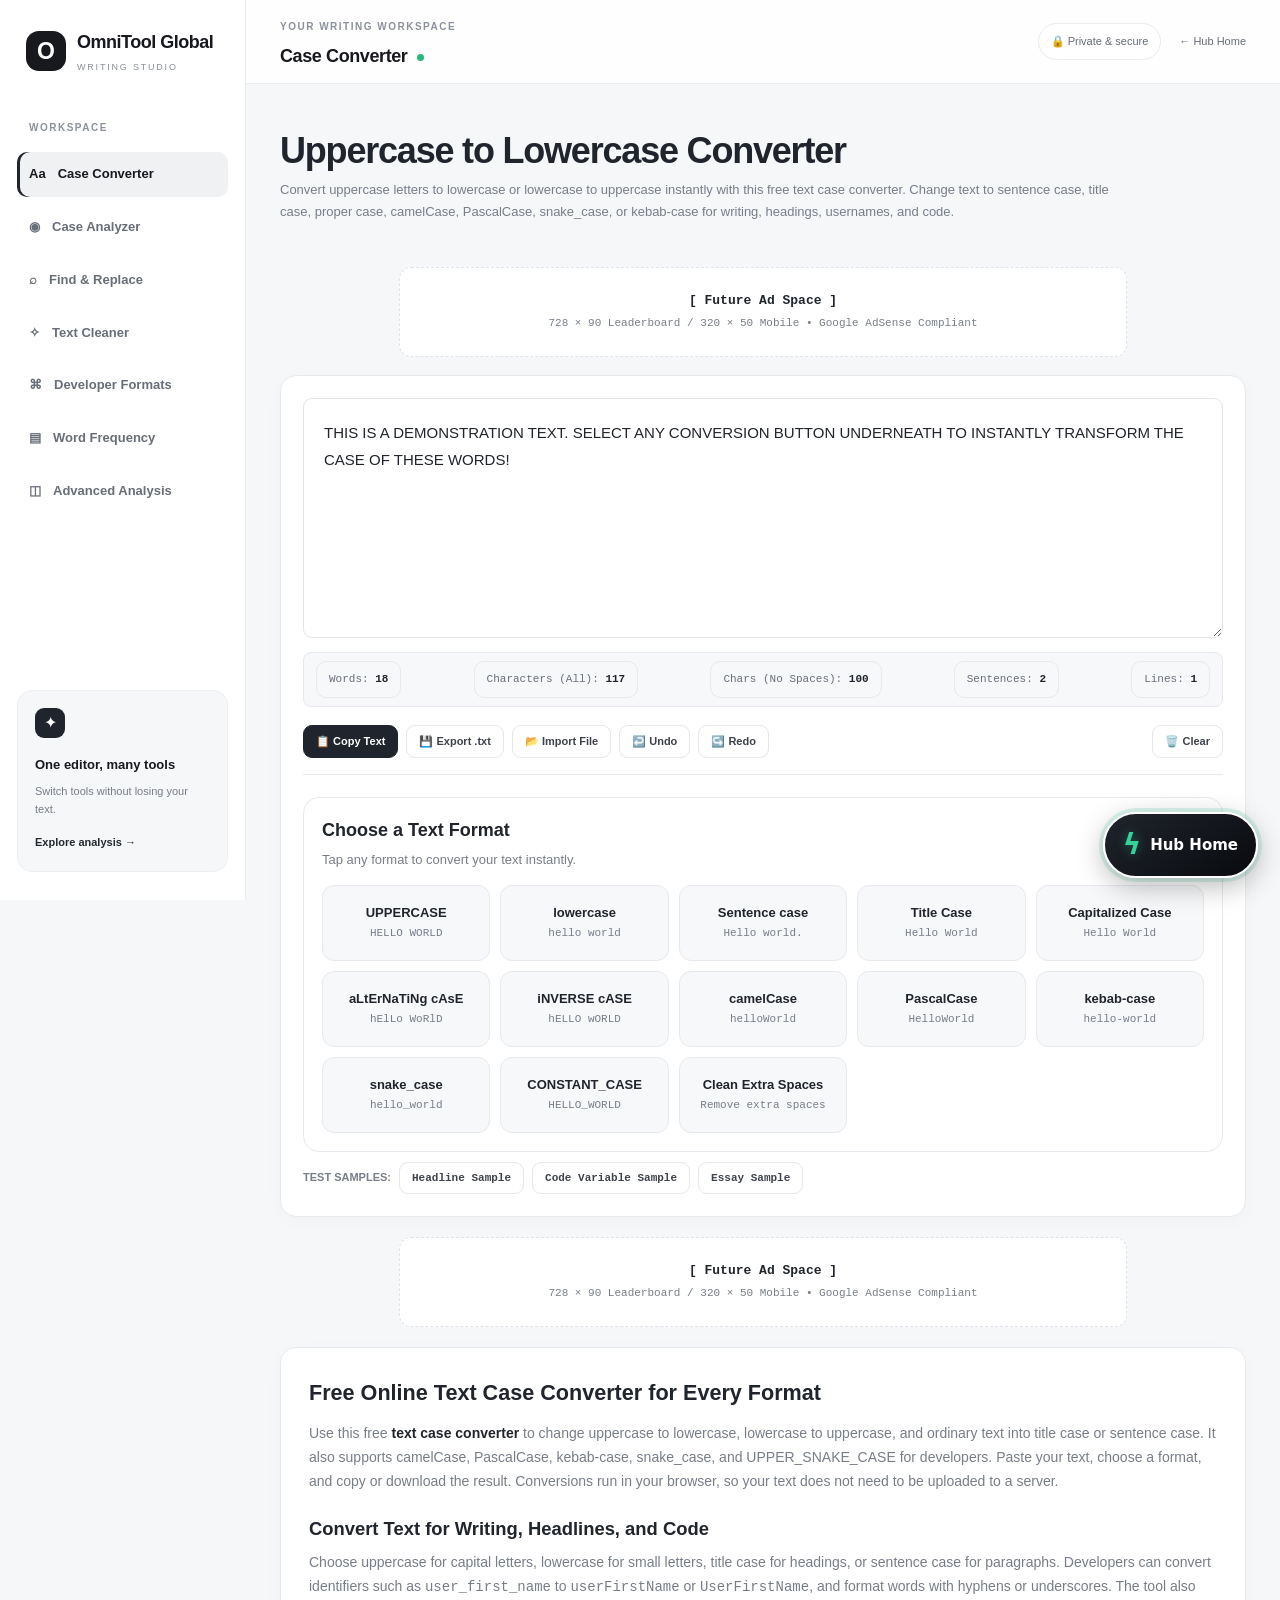
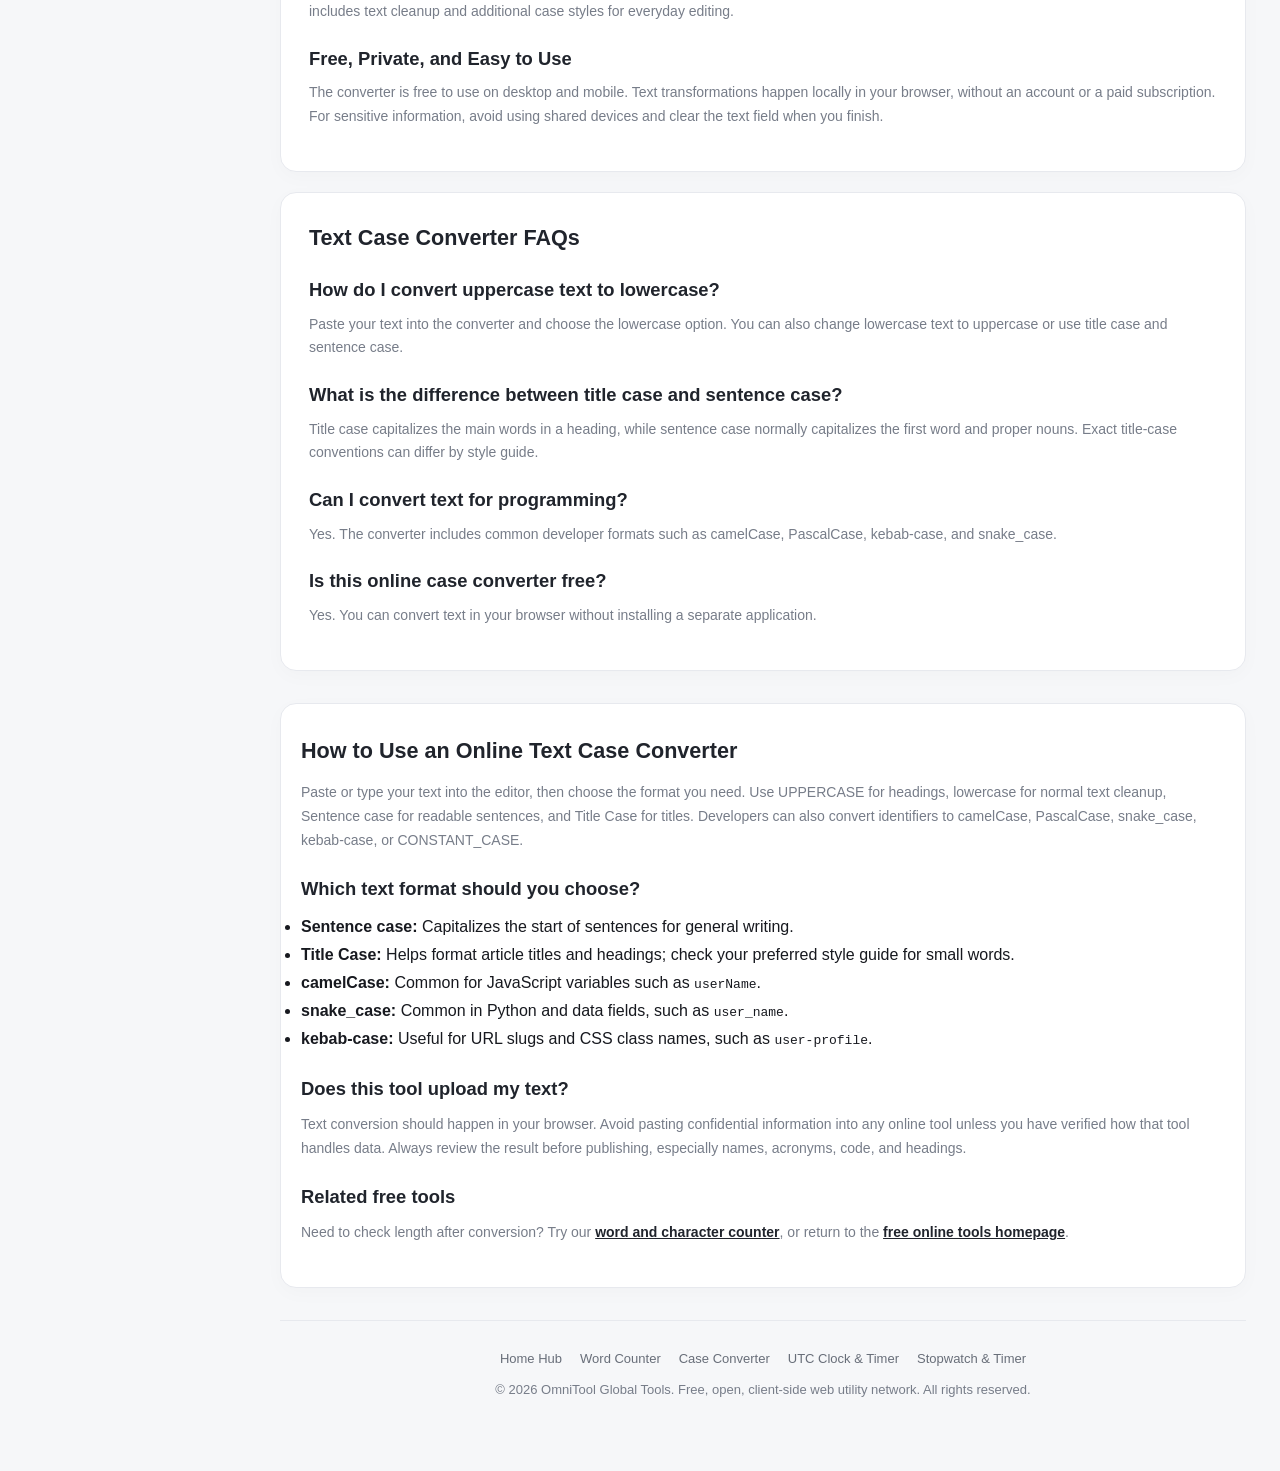
==== case-converter.html @ 0eb52eab "Show case conversion formats as visual cards and remove mobile menu toggle" ====
<!DOCTYPE html>
<html lang="en">
<head>
  <meta charset="UTF-8">
  <meta name="viewport" content="width=device-width, initial-scale=1.0">
  <meta name="robots" content="index,follow">
  <link rel="canonical" href="https://universal-respiratory.vercel.app/case-converter.html">
  <meta property="og:url" content="https://universal-respiratory.vercel.app/case-converter.html">
  <meta property="og:image" content="https://universal-respiratory.vercel.app/utilivanta-social-preview.svg">
  <meta property="og:image:alt" content="OmniTool Global free online word counter, text converter, world clock and stopwatch tools">
  <meta http-equiv="Content-Security-Policy" content="default-src 'self'; script-src 'self' 'unsafe-inline'; style-src 'self' 'unsafe-inline'; img-src 'self' data:; media-src 'self';">
  <title>Uppercase to Lowercase Converter | OmniTool Global</title>
  <meta name="description" content="Convert text between uppercase, lowercase, sentence case, title case, camelCase and PascalCase with this free online text converter.">

  <meta property="og:type" content="website">
  <meta property="og:site_name" content="OmniTool Global">
  <meta property="og:title" content="Uppercase to Lowercase Converter | OmniTool Global">
  <meta property="og:description" content="Convert text to uppercase, lowercase, sentence case, title case and developer-friendly formats.">
  <meta name="twitter:card" content="summary_large_image">
  <meta name="twitter:title" content="Uppercase to Lowercase Converter | OmniTool Global">
  <meta name="twitter:description" content="Convert text to uppercase, lowercase, sentence case, title case and developer-friendly formats.">
  <script type="application/ld+json">
  {
    "@context": "https://schema.org",
    "@type": "WebApplication",
    "name": "Free Uppercase to Lowercase Text Case Converter",
    "applicationCategory": "UtilitiesApplication",
    "operatingSystem": "All",
    "description": "Free online text case converter to change uppercase to lowercase, lowercase to uppercase, title case, sentence case, camelCase, PascalCase, kebab-case and snake_case in your browser.",
    "offers": {
      "@type": "Offer",
      "price": "0",
      "priceCurrency": "USD"
    }
  }
  </script>

  <style>
    :root {
      --bg: #090d16;
      --card-bg: #111827;
      --card-border: #1f2937;
      --card-hover-border: #374151;
      --text: #f9fafb;
      --text-muted: #9ca3af;
      --primary: #06b6d4;
      --primary-hover: #0891b2;
      --primary-light: rgba(6, 182, 212, 0.12);
      --accent: #4f46e5;
      --success: #10b981;
      --danger: #ef4444;
      --danger-hover: #dc2626;
      --radius: 14px;
      --font-sans: -apple-system, BlinkMacSystemFont, "Segoe UI", Roboto, "Helvetica Neue", Arial, sans-serif;
      --font-mono: ui-monospace, SFMono-Regular, Menlo, Monaco, Consolas, "Liberation Mono", "Courier New", monospace;
    }

    [data-theme="light"] {
      --bg: #f3f4f6;
      --card-bg: #ffffff;
      --card-border: #e5e7eb;
      --card-hover-border: #d1d5db;
      --text: #111827;
      --text-muted: #6b7280;
      --primary: #0891b2;
      --primary-hover: #0e7490;
      --primary-light: #e0f2fe;
      --accent: #4338ca;
      --success: #059669;
      --danger: #dc2626;
      --danger-hover: #b91c1c;
    }

    * {
      box-sizing: border-box;
      margin: 0;
      padding: 0;
    }

    body {
      font-family: var(--font-sans);
      background: var(--bg);
      color: var(--text);
      line-height: 1.6;
      -webkit-font-smoothing: antialiased;
      min-height: 100vh;
      display: flex;
      flex-direction: column;
      transition: background-color 0.25s ease, color 0.25s ease;
      padding: 0 16px 40px;
    }

    .container {
      width: 100%;
      max-width: 1100px;
      margin: 0 auto;
      flex: 1;
    }

    /* ZERO SIDE SPACES MOBILE RESPONSIVE UI (@media max-width: 768px) */
    @media (max-width: 768px) {
      body {
        padding: 0 !important;
        margin: 0 !important;
        width: 100% !important;
        overflow-x: hidden !important;
      }

      .container {
        width: 100% !important;
        max-width: 100% !important;
        margin: 0 !important;
        padding: 0 !important;
      }

      header {
        padding: 18px 14px 10px !important;
      }

      .ad-banner-container {
        border-radius: 0 !important;
        border-left: none !important;
        border-right: none !important;
        margin: 10px 0 !important;
      }

      .tool-card {
        border-radius: 0 !important;
        border-left: none !important;
        border-right: none !important;
        padding: 16px 14px !important;
        margin-bottom: 16px !important;
      }

      .seo-section {
        border-radius: 0 !important;
        border-left: none !important;
        border-right: none !important;
        padding: 24px 14px !important;
        margin-top: 16px !important;
      }

      footer {
        padding: 24px 14px 16px !important;
      }
    }

    /* Top Sticky Secure Navigation */
    .sticky-secure-nav {
      position: sticky;
      top: 0;
      z-index: 50;
      backdrop-filter: blur(12px);
      -webkit-backdrop-filter: blur(12px);
      background: rgba(17, 24, 39, 0.85);
      border-bottom: 1px solid var(--card-border);
      padding: 10px 16px;
      margin: 0 -16px 18px;
    }

    [data-theme="light"] .sticky-secure-nav {
      background: rgba(255, 255, 255, 0.88);
    }

    @media (max-width: 768px) {
      .sticky-secure-nav {
        margin: 0 0 12px 0;
        padding: 10px 14px;
      }
    }

    .sticky-nav-inner {
      max-width: 1100px;
      margin: 0 auto;
      display: flex;
      justify-content: space-between;
      align-items: center;
      gap: 12px;
    }

    .back-link {
      color: var(--primary);
      text-decoration: none;
      font-weight: 700;
      font-size: 13.5px;
      display: inline-flex;
      align-items: center;
      gap: 6px;
      transition: color 0.15s ease;
    }

    .back-link:hover {
      color: var(--primary-hover);
    }

    .security-badge {
      display: inline-flex;
      align-items: center;
      gap: 6px;
      font-size: 11.5px;
      font-weight: 700;
      color: var(--success);
      background: rgba(16, 185, 129, 0.12);
      border: 1px solid rgba(16, 185, 129, 0.28);
      padding: 4px 10px;
      border-radius: 9999px;
    }

    @media (max-width: 580px) {
      .security-badge {
        display: none;
      }
    }

    .theme-toggle-btn {
      background: var(--card-bg);
      border: 1px solid var(--card-border);
      color: var(--text);
      padding: 6px 14px;
      border-radius: 8px;
      cursor: pointer;
      font-size: 12.5px;
      font-weight: 600;
      display: inline-flex;
      align-items: center;
      gap: 6px;
      transition: all 0.2s ease;
    }

    .theme-toggle-btn * {
      pointer-events: none;
    }

    .theme-toggle-btn:hover {
      border-color: var(--primary);
      color: var(--primary);
    }

    /* Page Header */
    header {
      padding: 20px 0 14px;
      text-align: center;
    }

    h1 {
      font-size: clamp(1.7rem, 4vw, 2.5rem);
      font-weight: 800;
      letter-spacing: -0.03em;
      margin-bottom: 8px;
      background: linear-gradient(135deg, var(--text) 35%, var(--primary) 100%);
      -webkit-background-clip: text;
      -webkit-text-fill-color: transparent;
    }

    .subtitle {
      color: var(--text-muted);
      font-size: clamp(0.9rem, 2vw, 1.05rem);
      max-width: 680px;
      margin: 0 auto;
      line-height: 1.5;
    }

    /* Anti-CLS Static Ad Banner Containers */
    .ad-banner-container {
      width: 100%;
      max-width: 728px;
      min-height: 90px;
      height: 90px;
      margin: 18px auto;
      border: 2px dashed var(--card-border);
      border-radius: var(--radius);
      background: var(--card-bg);
      display: flex;
      flex-direction: column;
      justify-content: center;
      align-items: center;
      text-align: center;
      contain: layout size;
      overflow: hidden;
      padding: 8px;
    }

    .ad-banner-label {
      font-family: var(--font-mono);
      font-size: 13px;
      font-weight: 700;
      color: var(--primary);
      margin-bottom: 3px;
    }

    .ad-banner-sub {
      font-size: 11px;
      color: var(--text-muted);
      font-family: var(--font-mono);
    }

    /* Tool Card Architecture: TEXTAREA STRICTLY AT THE TOP LAYER */
    .tool-card {
      background: var(--card-bg);
      border: 1px solid var(--card-border);
      border-radius: var(--radius);
      padding: 24px;
      margin-bottom: 24px;
      box-shadow: 0 4px 20px rgba(0, 0, 0, 0.15);
    }

    /* Top Layer Workspace Textarea */
    .workspace-wrapper {
      width: 100%;
      margin-bottom: 12px;
      position: relative;
    }

    textarea#text-input {
      width: 100%;
      min-height: 250px;
      background: var(--bg);
      border: 1px solid var(--card-border);
      border-radius: 10px;
      color: var(--text);
      font-family: var(--font-sans);
      font-size: 15.5px;
      line-height: 1.65;
      padding: 16px;
      outline: none;
      resize: vertical;
      transition: border-color 0.2s ease, box-shadow 0.2s ease;
      display: block;
    }

    textarea#text-input:focus {
      border-color: var(--primary);
      box-shadow: 0 0 0 3px var(--primary-light);
    }

    /* Live Text Status & Metrics Bar Under Textarea */
    .metrics-bar {
      display: flex;
      justify-content: space-between;
      align-items: center;
      flex-wrap: wrap;
      gap: 8px;
      padding: 8px 12px;
      background: var(--bg);
      border: 1px solid var(--card-border);
      border-radius: 8px;
      font-size: 12px;
      color: var(--text-muted);
      font-family: var(--font-mono);
      margin-bottom: 18px;
    }

    .metric-item strong {
      color: var(--text);
      font-weight: 700;
    }

    /* Action Buttons Row Neatly Underneath */
    .action-controls-row {
      display: flex;
      justify-content: space-between;
      align-items: center;
      flex-wrap: wrap;
      gap: 10px;
      margin-bottom: 20px;
      padding-bottom: 16px;
      border-bottom: 1px solid var(--card-border);
    }

    .btn-group {
      display: flex;
      flex-wrap: wrap;
      gap: 8px;
      align-items: center;
    }

    button.btn-action {
      background: var(--bg);
      border: 1px solid var(--card-border);
      color: var(--text);
      font-size: 12.5px;
      font-weight: 600;
      padding: 8px 14px;
      border-radius: 8px;
      cursor: pointer;
      display: inline-flex;
      align-items: center;
      gap: 6px;
      transition: all 0.2s ease;
    }

    button.btn-action *,
    button.sample-pill * {
      pointer-events: none;
    }

    button.btn-action:hover {
      border-color: var(--primary);
      color: var(--primary);
      transform: translateY(-1px);
    }

    button.btn-primary {
      background: var(--primary);
      color: #ffffff;
      border-color: var(--primary);
      font-weight: 700;
    }

    button.btn-primary:hover {
      background: var(--primary-hover);
      border-color: var(--primary-hover);
      color: #ffffff;
      box-shadow: 0 4px 12px rgba(6, 182, 212, 0.35);
    }

    button.btn-clear {
      background: rgba(239, 68, 68, 0.1);
      border-color: rgba(239, 68, 68, 0.3);
      color: var(--danger);
      font-weight: 700;
    }

    button.btn-clear:hover {
      background: var(--danger);
      border-color: var(--danger);
      color: #ffffff;
      box-shadow: 0 4px 12px rgba(239, 68, 68, 0.3);
    }

    /* Case Transformation Buttons Section */
    .case-section-title {
      font-size: 12px;
      font-weight: 800;
      text-transform: uppercase;
      letter-spacing: 0.05em;
      color: var(--text-muted);
      margin-bottom: 10px;
      display: flex;
      align-items: center;
      gap: 6px;
    }

    .btn-case-grid {
      display: grid;
      grid-template-columns: repeat(auto-fill, minmax(150px, 1fr));
      gap: 10px;
      margin-bottom: 20px;
    }

    button.btn-case {
      background: var(--bg);
      border: 1px solid var(--card-border);
      color: var(--text);
      font-size: 13px;
      font-weight: 600;
      padding: 10px 12px;
      border-radius: 10px;
      cursor: pointer;
      text-align: center;
      display: flex;
      flex-direction: column;
      align-items: center;
      justify-content: center;
      gap: 4px;
      transition: all 0.2s ease;
      min-height: 56px;
    }

    button.btn-case:hover {
      border-color: var(--primary);
      color: var(--primary);
      transform: translateY(-2px);
      box-shadow: 0 4px 14px rgba(6, 182, 212, 0.2);
    }

    button.btn-case:active {
      transform: translateY(0);
      background: var(--primary-light);
    }

    button.btn-case * {
      pointer-events: none;
    }

    button.btn-case span.case-desc {
      font-size: 10px;
      color: var(--text-muted);
      font-weight: normal;
      font-family: var(--font-mono);
    }

    button.btn-case:hover span.case-desc {
      color: var(--primary);
    }

    /* Quick Samples Toolbar */
    .sample-pill-row {
      display: flex;
      align-items: center;
      gap: 8px;
      flex-wrap: wrap;
      margin-top: 6px;
      font-size: 12px;
    }

    .sample-pill {
      background: var(--bg);
      border: 1px solid var(--card-border);
      color: var(--text-muted);
      padding: 4px 10px;
      border-radius: 6px;
      font-size: 11px;
      cursor: pointer;
      font-family: var(--font-mono);
      transition: all 0.15s ease;
    }

    .sample-pill:hover {
      border-color: var(--primary);
      color: var(--text);
    }

    /* Toast Notification */
    .toast {
      position: fixed;
      bottom: 24px;
      right: 24px;
      background: var(--primary);
      color: #ffffff;
      padding: 10px 20px;
      border-radius: 8px;
      font-size: 13px;
      font-weight: 700;
      opacity: 0;
      transform: translateY(40px);
      transition: all 0.25s ease;
      z-index: 100;
      pointer-events: none;
      box-shadow: 0 8px 24px rgba(0, 0, 0, 0.3);
    }

    .toast.show {
      opacity: 1;
      transform: translateY(0);
    }

    /* Semantic SEO Guide Section */
    .seo-section {
      background: var(--card-bg);
      border: 1px solid var(--card-border);
      border-radius: var(--radius);
      padding: 32px 26px;
      margin-top: 24px;
    }

    .seo-section h2 {
      font-size: 1.35rem;
      font-weight: 800;
      color: var(--text);
      margin-bottom: 12px;
    }

    .seo-section h3 {
      font-size: 1.15rem;
      font-weight: 700;
      color: var(--text);
      margin: 20px 0 8px;
    }

    .seo-section p {
      font-size: 14px;
      color: var(--text-muted);
      line-height: 1.7;
      margin-bottom: 14px;
    }

    .seo-section p strong {
      color: var(--text);
    }

    .seo-section a {
      color: var(--primary);
      text-decoration: underline;
      font-weight: 600;
    }

    /* Footer */
    footer {
      text-align: center;
      padding: 28px 0 12px;
      font-size: 13px;
      color: var(--text-muted);
      border-top: 1px solid var(--card-border);
      margin-top: 28px;
    }

    .footer-links {
      display: flex;
      justify-content: center;
      gap: 18px;
      margin-bottom: 10px;
      flex-wrap: wrap;
    }

    .footer-links a {
      color: var(--text-muted);
      text-decoration: none;
      transition: color 0.15s ease;
    }

    .footer-links a:hover {
      color: var(--primary);
    }
  
    /* Make the Hub Home navigation clearly visible */
    a.secure-home-btn,a.back-link{font-size:clamp(17px,2.1vw,20px)!important;font-weight:900!important;letter-spacing:-.015em!important;padding:10px 14px!important;line-height:1.35!important}
    a.secure-home-btn span,a.back-link span{font-weight:900!important}
    @media(max-width:480px){a.secure-home-btn,a.back-link{font-size:18px!important;padding:10px 12px!important}}

    /* Shared OmniTool Global Writing Studio layout: aligned with the Word Counter page */
    :root {
      --bg: #f7f8fa;
      --card-bg: #ffffff;
      --card-border: #e7e9ee;
      --card-hover-border: #d7dbe3;
      --text: #20242c;
      --text-muted: #777d89;
      --primary: #20242c;
      --primary-hover: #393e48;
      --primary-light: #eef0f3;
      --accent: #10b981;
      --success: #10b981;
      --radius: 14px;
    }
    [data-theme="light"] { --bg:#f7f8fa; --card-bg:#fff; --card-border:#e7e9ee; --text:#20242c; --text-muted:#777d89; --primary:#20242c; --primary-hover:#393e48; --primary-light:#eef0f3; }
    body { background:#f7f8fa; color:#20242c; padding:0; }
    .sticky-secure-nav { margin:0; padding:10px 24px; background:rgba(255,255,255,.94); border-bottom:1px solid #e7e9ee; }
    .sticky-nav-inner { max-width:none; }
    .premium-app-shell { display:grid; grid-template-columns:246px minmax(0,1fr); min-height:calc(100vh - 54px); }
    .premium-sidebar { background:#fff; border-right:1px solid #e7e9ee; padding:28px 17px; display:flex; flex-direction:column; gap:8px; position:sticky; top:54px; height:calc(100vh - 54px); box-sizing:border-box; }
    .premium-brand { display:flex; align-items:center; gap:11px; text-decoration:none; color:#17191f; padding:0 9px 30px; }
    .brand-mark { display:grid; place-items:center; width:40px; height:40px; border-radius:13px; background:#20242c; color:#fff; font-size:23px; font-weight:800; }
    .premium-brand strong { display:block; font-size:18px; letter-spacing:-.5px; }
    .premium-brand small { display:block; font-size:9px; letter-spacing:1.8px; color:#888e99; margin-top:3px; }
    .sidebar-label,.eyebrow { font-size:10px; letter-spacing:1.5px; font-weight:800; color:#8b919c; }
    .sidebar-label { padding:8px 12px; }
    .side-link { display:flex; align-items:center; gap:12px; text-decoration:none; color:#686e79; font-size:13px; font-weight:600; padding:12px; border-radius:10px; }
    .side-link:hover,.side-link.active { background:#f0f1f3; color:#17191f; }
    .side-link.active { box-shadow:inset 3px 0 #20242c; }
    .sidebar-pro { margin-top:auto; background:#f6f7f9; border:1px solid #eceef1; border-radius:15px; padding:17px; }
    .pro-icon { display:grid; place-items:center; width:30px; height:30px; border-radius:9px; background:#20242c; color:#fff; margin-bottom:13px; }
    .sidebar-pro strong { font-size:13px; }
    .sidebar-pro p { font-size:11px; line-height:1.6; color:#777d89; margin:7px 0 10px; }
    .sidebar-pro a { font-size:11px; font-weight:700; color:#242831; text-decoration:none; }
    .premium-main { min-width:0; }
    .premium-topbar { min-height:84px; padding:0 34px; background:rgba(255,255,255,.92); border-bottom:1px solid #e7e9ee; display:flex; align-items:center; justify-content:space-between; gap:16px; }
    .premium-topbar h2 { font-size:18px; margin:5px 0 0; letter-spacing:-.4px; }
    .live-dot { display:inline-block; width:7px; height:7px; background:#29b878; border-radius:50%; vertical-align:middle; margin-left:5px; }
    .topbar-right { display:flex; align-items:center; gap:18px; }
    .privacy-chip,.top-home { font-size:11px; color:#666d78; text-decoration:none; }
    .privacy-chip { padding:9px 12px; border:1px solid #e7e9ee; border-radius:30px; background:#fff; }
    .premium-main .container { max-width:1500px; width:auto; margin:0; padding:28px 34px 60px; }
    .premium-main header { text-align:left; padding:8px 0 25px; }
    .premium-main h1 { font-size:clamp(26px,3vw,36px); letter-spacing:-1.2px; margin:10px 0 8px; line-height:1.15; background:none; color:#20242c; -webkit-text-fill-color:initial; }
    .premium-main .subtitle { margin:0; max-width:850px; font-size:13px; line-height:1.7; color:#777d89; }
    .premium-main .ad-banner-container { border:1px dashed #dfe2e8; border-radius:12px; background:#fff; }
    .premium-main .tool-card,.premium-main .seo-section { background:#fff; border:1px solid #e7e9ee; border-radius:16px; box-shadow:0 5px 20px rgba(26,31,44,.025); }
    .premium-main .tool-card { padding:22px; margin-bottom:20px; }
    .premium-main #text-input { background:#fbfbfc; color:#20242c; border:1px solid #e6e8ed; border-radius:12px; font-size:15px; line-height:1.8; padding:20px; min-height:240px; }
    .premium-main .metrics-bar { display:flex; flex-wrap:wrap; gap:10px; margin:14px 0 18px; }
    .premium-main .metric-item { background:#f7f8fa; border:1px solid #e7e9ee; border-radius:10px; padding:9px 12px; color:#686e79; font-size:11px; }
    .premium-main .metric-item strong { color:#20242c; }
    .premium-main .btn-action,.premium-main .sample-pill { background:#fff; color:#3d424c; border:1px solid #e4e6eb; border-radius:9px; padding:9px 12px; font-size:11px; font-weight:700; }
    .premium-main .btn-primary { background:#20242c; color:#fff; border-color:#20242c; }
    .premium-main .btn-action:hover,.premium-main .sample-pill:hover { background:#f1f2f4; }
    .premium-main .btn-primary:hover { background:#393e48; color:#fff; }
    .premium-main .btn-case-grid { gap:10px; }
    .premium-main .btn-case { background:#fff; border:1px solid #e7e9ee; border-radius:12px; color:#20242c; padding:15px; }
    .premium-main .btn-case:hover { border-color:#aeb4bf; background:#f8f9fb; }
    .premium-main .case-desc { color:#858b96; }
    .premium-main .seo-section { padding:28px; margin-top:20px; }
    .premium-main footer { color:#777d89; }
    .premium-main .footer-links a { color:#686e79; }
    @media(max-width:900px) { .premium-app-shell { grid-template-columns:200px minmax(0,1fr); } .premium-main .container { padding:24px 20px 45px; } .premium-topbar { padding:0 20px; } }
    @media(max-width:700px) {
      body { padding:0!important; }
      .premium-app-shell { display:block; }
      .premium-sidebar { display:none; }
      .premium-topbar { min-height:70px; padding:12px 14px; }
      .topbar-right { gap:8px; }
      .privacy-chip { display:none; }
      .premium-main .container { padding:20px 12px 35px; }
      .premium-main header { padding:10px 4px 18px; }
      .premium-main .tool-card,.premium-main .seo-section { padding:16px 12px; border-radius:12px; }
      .premium-main .ad-banner-container { border-radius:0; border-left:0; border-right:0; margin:10px 0; }
      .premium-main #text-input { min-height:220px; padding:14px; }
      .premium-main .btn-case { padding:12px 8px; }
      .premium-main footer { padding:24px 8px 16px; }
    }

  /* Premium writing dashboard redesign */
:root{--premium-ink:#17191f;--premium-muted:#777d89;--premium-line:#e9ebef;--premium-bg:#f6f7f9;--premium-white:#fff;--premium-accent:#20242c}
body{background:var(--premium-bg)!important;color:var(--premium-ink)!important;font-family:Inter,-apple-system,BlinkMacSystemFont,"Segoe UI",sans-serif!important}
.sticky-secure-nav{display:none!important}.premium-app-shell{display:grid;grid-template-columns:246px minmax(0,1fr);min-height:100vh}.premium-sidebar{background:#fff;border-right:1px solid var(--premium-line);padding:28px 17px;display:flex;flex-direction:column;gap:8px;position:sticky;top:0;height:100vh;box-sizing:border-box}.premium-brand{display:flex;align-items:center;gap:11px;text-decoration:none;color:#17191f;padding:0 9px 30px}.brand-mark{display:grid;place-items:center;width:40px;height:40px;border-radius:13px;background:#17191f;color:#fff;font-size:23px;font-weight:800}.premium-brand strong{display:block;font-size:18px;letter-spacing:-.5px}.premium-brand small{display:block;font-size:9px;letter-spacing:1.8px;color:#888e99;margin-top:3px}.sidebar-label,.eyebrow{font-size:10px;letter-spacing:1.5px;font-weight:800;color:#8b919c}.sidebar-label{padding:8px 12px}.side-link{display:flex;align-items:center;gap:12px;text-decoration:none;color:#686e79;font-size:13px;font-weight:600;padding:12px;border-radius:10px;transition:.18s}.side-link:hover,.side-link.active{background:#f0f1f3;color:#17191f}.side-link.active{box-shadow:inset 3px 0 #20242c}.sidebar-pro{margin-top:auto;background:#f6f7f9;border:1px solid #eceef1;border-radius:15px;padding:17px}.pro-icon{display:grid;place-items:center;width:30px;height:30px;border-radius:9px;background:#20242c;color:#fff;margin-bottom:13px}.sidebar-pro strong{font-size:13px}.sidebar-pro p{font-size:11px;line-height:1.6;color:#777d89}.sidebar-pro a{font-size:11px;font-weight:700;color:#242831;text-decoration:none}.premium-main{min-width:0}.premium-topbar{height:84px;padding:0 34px;background:rgba(255,255,255,.92);border-bottom:1px solid var(--premium-line);display:flex;align-items:center;justify-content:space-between;gap:16px}.premium-topbar h2{font-size:18px;margin:5px 0 0;letter-spacing:-.4px}.live-dot{display:inline-block;width:7px;height:7px;background:#29b878;border-radius:50%;vertical-align:middle;margin-left:5px}.topbar-right{display:flex;align-items:center;gap:18px}.privacy-chip,.top-home{font-size:11px;color:#666d78;text-decoration:none}.privacy-chip{padding:9px 12px;border:1px solid var(--premium-line);border-radius:30px;background:#fff}.premium-main .container{max-width:1500px;width:auto;margin:0;padding:28px 34px 60px}.dashboard-welcome{display:flex;align-items:center;justify-content:space-between;padding:8px 0 25px}.dashboard-welcome h1{font-size:clamp(26px,3vw,36px);letter-spacing:-1.5px;margin:10px 0 8px;line-height:1.1}.dashboard-welcome p{margin:0;color:#777d89;font-size:13px}.welcome-icon{width:66px;height:66px;display:grid;place-items:center;background:#e9ebef;border-radius:20px;font-size:27px;font-weight:800;color:#424751}.page-header-content{display:none!important}.premium-main .editor-card,.premium-main .chart-section,.premium-main .social-counter-card,.insight-card{background:#fff!important;border:1px solid var(--premium-line)!important;border-radius:16px!important;box-shadow:0 5px 20px rgba(26,31,44,.025)!important;padding:22px!important;margin-bottom:20px}.premium-main #main-textarea{min-height:240px!important;border:1px solid #e6e8ed!important;border-radius:12px!important;background:#fbfbfc!important;color:#20242c!important;padding:20px!important;font-size:15px!important;line-height:1.8!important;resize:vertical}.editor-toolbar{display:flex;align-items:center;justify-content:space-between;gap:12px;flex-wrap:wrap}.toolbar-left,.action-btn-group{display:flex;gap:7px;flex-wrap:wrap;align-items:center}.sample-pill,.btn-act,.theme-toggle-btn{border:1px solid #e4e6eb!important;background:#fff!important;color:#3d424c!important;border-radius:9px!important;padding:9px 12px!important;font-size:11px!important;font-weight:700!important;cursor:pointer}.btn-act-primary{background:#20242c!important;color:#fff!important;border-color:#20242c!important}.btn-act:hover,.sample-pill:hover{background:#f1f2f4!important}.btn-act-primary:hover{background:#393e48!important}.editor-status-bar{border-top:1px solid #eff0f3!important;margin-top:17px!important;padding-top:15px!important;color:#777d89!important;font-size:11px!important}.privacy-tag{color:#777d89!important}.section-heading{display:flex;align-items:end;justify-content:space-between;margin:25px 0 13px}.section-heading h2{font-size:19px;letter-spacing:-.5px;margin:5px 0 0}.muted-label{font-size:11px;color:#9297a1}.metrics-grid-row{display:grid!important;grid-template-columns:repeat(3,minmax(0,1fr))!important;gap:12px!important;margin:0 0 20px!important}.metric-box,.chart-kpi-card{background:#fff!important;border:1px solid var(--premium-line)!important;border-radius:13px!important;padding:17px!important;min-width:0}.metric-num{font-size:27px!important;font-weight:750!important;letter-spacing:-1px!important;color:#1d2027!important}.metric-title{font-size:11px!important;font-weight:700!important;color:#686e79!important;margin-top:5px!important}.metric-sub{font-size:10px!important;color:#969ba5!important;margin-top:5px!important}.dashboard-insights-grid{display:grid;grid-template-columns:1fr 1fr;gap:16px;margin:18px 0 20px}.insight-card{margin:0!important;min-width:0}.insight-head{display:flex;justify-content:space-between;align-items:center;gap:12px}.insight-head h3{font-size:16px;margin:6px 0 0;letter-spacing:-.3px}.insight-head>a{font-size:11px;color:#555b66;text-decoration:none;font-weight:700}.insight-icon{font-size:21px;color:#858b96}.donut-layout{display:flex;align-items:center;gap:22px;margin:22px 0 12px}.character-donut{width:150px;height:150px;flex:0 0 150px;border-radius:50%;display:grid;place-items:center;background:conic-gradient(#252932 0% 40%,#aeb4bf 40% 60%,#dce0e6 60% 80%,#eff1f4 80% 100%);position:relative}.character-donut:before{content:"";position:absolute;inset:19px;background:#fff;border-radius:50%}.character-donut>span{z-index:1;text-align:center}.character-donut strong{display:block;font-size:22px;letter-spacing:-.7px}.character-donut small{display:block;font-size:10px;color:#858b96;margin-top:3px}.donut-legend{flex:1;min-width:0}.donut-legend>div{display:grid;grid-template-columns:9px 1fr auto;align-items:center;gap:8px;margin:12px 0;font-size:11px;color:#737985}.donut-legend strong{color:#252932}.legend-dot{width:8px;height:8px;border-radius:50%;display:block}.legend-dot.letters{background:#252932}.legend-dot.spaces{background:#aeb4bf}.legend-dot.numbers{background:#dce0e6}.legend-dot.symbols{background:#eff1f4;border:1px solid #d9dde4}.insight-footnote{font-size:10px;color:#969ba5;margin:12px 0 0}.top-words-preview{margin-top:20px}.top-word-row{display:grid;grid-template-columns:24px minmax(0,1fr) 70px;align-items:center;gap:9px;margin:13px 0;font-size:11px}.top-word-rank{width:23px;height:23px;border-radius:7px;background:#f0f1f3;display:grid;place-items:center;color:#777d89;font-size:10px}.top-word-name{font-weight:700;overflow:hidden;text-overflow:ellipsis;white-space:nowrap}.top-word-meter{height:5px;background:#eff0f3;border-radius:10px;overflow:hidden;margin-top:5px}.top-word-meter i{display:block;height:100%;background:#343943;border-radius:10px}.top-word-count{text-align:right;color:#777d89}.preview-empty{font-size:12px;color:#969ba5;padding:20px 0}.premium-main .chart-header h3{font-size:18px!important;color:#20242c!important}.premium-main .chart-header p{font-size:12px!important;color:#858b96!important}.chart-kpi-grid{display:grid!important;grid-template-columns:repeat(4,minmax(0,1fr))!important;gap:10px!important;margin:18px 0!important}.chart-kpi-label{font-size:10px!important;color:#858b96!important}.chart-kpi-val{font-size:16px!important;color:#252932!important;margin-top:8px!important}.charts-grid{display:grid!important;grid-template-columns:1fr 1fr!important;gap:14px!important}.chart-box{border:1px solid #eceef1!important;border-radius:12px!important;padding:17px!important;background:#fff!important;min-width:0}.chart-box-title{font-size:13px!important;font-weight:750!important;color:#333842!important}.chart-bars-list{margin-top:14px}.chart-tab-btn{border:1px solid #e4e6eb!important;background:#fff!important;color:#5b616d!important;border-radius:8px!important;padding:8px 10px!important;font-size:10px!important}.chart-tab-btn.active{background:#20242c!important;color:#fff!important}.keyword-analysis table th,.keyword-analysis table td{border-bottom:1px solid #eff0f3}.social-counter-controls{gap:14px!important}.premium-main input,.premium-main select,.premium-main textarea:not(#main-textarea){border-color:#e1e4e9!important;border-radius:9px!important;background:#fff!important;color:#20242c!important}.advanced-analysis-anchor{scroll-margin-top:20px}.premium-main footer{margin-top:30px}
@media(max-width:1050px){.premium-app-shell{grid-template-columns:205px minmax(0,1fr)}.premium-main .container{padding:22px}.premium-topbar{padding:0 22px}.dashboard-insights-grid{grid-template-columns:1fr}.metrics-grid-row{grid-template-columns:repeat(2,minmax(0,1fr))!important}.chart-kpi-grid{grid-template-columns:repeat(2,minmax(0,1fr))!important}}
@media(max-width:700px){.premium-app-shell{display:block}.premium-sidebar{position:relative;height:auto;padding:13px;display:block;border-right:0;border-bottom:1px solid var(--premium-line)}.premium-brand{padding:0 4px 12px}.sidebar-label,.sidebar-pro{display:none}.premium-sidebar .side-link{display:inline-flex;padding:9px 10px;font-size:11px;margin:2px}.premium-sidebar .side-link span{display:inline}.premium-topbar{height:auto;min-height:72px;padding:15px}.topbar-right{gap:8px}.privacy-chip{display:none}.premium-main .container{padding:17px 13px 35px}.dashboard-welcome{padding:8px 2px 20px}.welcome-icon{width:48px;height:48px;border-radius:14px}.premium-main .editor-card,.premium-main .chart-section,.premium-main .social-counter-card,.insight-card{padding:15px!important}.premium-main #main-textarea{min-height:200px!important;padding:14px!important}.editor-toolbar{align-items:flex-start}.toolbar-left{width:100%}.action-btn-group{width:100%}.action-btn-group .btn-act{flex:1}.metrics-grid-row{grid-template-columns:repeat(2,minmax(0,1fr))!important;gap:8px!important}.metric-box{padding:13px!important}.metric-num{font-size:23px!important}.donut-layout{gap:14px}.character-donut{width:120px;height:120px;flex-basis:120px}.character-donut:before{inset:16px}.charts-grid{grid-template-columns:1fr!important}.chart-header{gap:12px}.chart-tabs{display:flex;flex-wrap:wrap;gap:6px}.premium-main .chart-section{overflow:hidden}}

/* Functional editor formatting toolbar */
.format-toolbar{display:flex;align-items:center;justify-content:space-between;gap:12px;flex-wrap:wrap;padding:13px 14px;margin-bottom:12px;border:1px solid #e7e9ee;border-radius:12px;background:#fff}.format-toolbar-label{display:flex;flex-direction:column;gap:4px;color:#333842;font-size:12px;font-weight:700}.format-buttons{display:flex;align-items:center;gap:5px;flex-wrap:wrap}.format-btn{min-width:34px;height:34px;padding:0 9px;border:1px solid #e5e7ec;border-radius:8px;background:#fff;color:#343943;font-size:13px;cursor:pointer;display:inline-flex;align-items:center;justify-content:center;gap:5px}.format-btn:hover,.format-btn:focus-visible{background:#f0f1f4;border-color:#cfd3db;outline:none}.format-btn span{font-size:10px;font-weight:600}.format-divider{height:22px;width:1px;background:#e4e6eb;margin:0 4px}.format-help{font-size:10px;color:#9297a1}.premium-main .format-toolbar{box-shadow:0 2px 8px rgba(26,31,44,.02)}@media(max-width:700px){.format-toolbar{align-items:flex-start}.format-toolbar-label{width:100%}.format-help{width:100%}.format-btn{height:32px}.format-btn span{display:none}}

/* Focused feature views */
[hidden]{display:none!important}.premium-main .container{scroll-behavior:smooth}.premium-main .editor-card[hidden],.premium-main .chart-section[hidden],.premium-main .dashboard-insights-grid[hidden],.premium-main .metrics-grid-row[hidden],.premium-main .section-heading[hidden]{display:none!important}.premium-sidebar .side-link{cursor:pointer}.dashboard-welcome{scroll-margin-top:20px}.premium-main section{scroll-margin-top:20px}

/* Focused tool data-management panels */
[data-advanced-panel][hidden], #editor-workspace[hidden], #charts-container[hidden], #keyword-analysis[hidden], .dashboard-insights-grid[hidden]{display:none!important}
.advanced-stats-panel,.word-goal-panel,.find-replace-panel,.text-cleaner-panel{background:#fff;border:1px solid #e8ebf0;border-radius:14px;padding:20px;margin:14px 0;color:#20242c}
.advanced-stats-panel .metric-box{background:#f8f9fb;border-color:#e8ebf0;color:#20242c}
.advanced-stats-panel .metric-title,.word-goal-panel label,.find-replace-panel label,.text-cleaner-panel p{color:#646b78}
.word-goal-panel input,.find-replace-panel input{font:inherit;color:#20242c!important;background:#fff!important;border:1px solid #dfe3e9!important;border-radius:9px;padding:11px 12px;min-height:42px}
.find-replace-panel>div:first-child{margin-top:0!important}
.find-replace-panel button,.text-cleaner-panel button{background:#20242c;color:#fff;border:1px solid #20242c;border-radius:9px;padding:11px 16px;font-weight:700;cursor:pointer;margin-top:14px}
.find-replace-panel button:hover,.text-cleaner-panel button:hover{background:#383e49}
#find-replace-status{display:block;margin-top:12px;font-size:13px;color:#626a77;min-height:20px}
#word-goal-status{font-size:13px;color:#626a77}
#word-goal-bar{background:#27ae78!important}
@media(max-width:768px){.premium-app-shell{display:block!important}.premium-sidebar{position:relative!important;height:auto!important;width:100%;padding:12px!important;border-right:0!important;border-bottom:1px solid var(--premium-line);display:grid!important;grid-template-columns:repeat(2,minmax(0,1fr));gap:5px!important}.premium-brand{grid-column:1/-1;padding:0 8px 8px!important}.sidebar-label,.sidebar-pro{display:none!important}.side-link{font-size:12px!important;padding:10px 8px!important;gap:7px!important}.premium-topbar{height:auto!important;min-height:64px;padding:12px 14px!important}.premium-main .container{padding:18px 12px 40px!important}.dashboard-welcome{padding:8px 4px 18px!important}.advanced-stats-panel,.word-goal-panel,.find-replace-panel,.text-cleaner-panel{padding:14px!important}.advanced-stats-panel .metrics-grid-row{grid-template-columns:repeat(2,minmax(0,1fr))!important}}

  
#focused-tools-workspace{margin:18px 0 34px;display:grid;gap:18px;color:var(--text)}
#focused-tools-workspace[hidden],.focus-tool-panel[hidden]{display:none!important}
.focus-tool-panel{background:linear-gradient(145deg,rgba(17,24,39,.98),rgba(12,19,32,.98));border:1px solid var(--card-border);border-radius:18px;padding:clamp(16px,3vw,24px);box-shadow:0 10px 28px rgba(0,0,0,.14)}
.focus-tool-panel h2,.focus-tool-panel h3{margin:0 0 14px;color:var(--text)}.focus-tool-panel p,.focus-muted{color:var(--text-muted)}
.focus-metric-grid{display:grid;grid-template-columns:repeat(3,minmax(0,1fr));gap:12px}.focus-metric{min-width:0;padding:16px;border:1px solid var(--card-border);border-radius:13px;background:rgba(255,255,255,.025)}
.focus-metric span{display:block;color:var(--text-muted);font-size:12px;margin-bottom:8px}.focus-metric strong{font-size:clamp(20px,3vw,28px);overflow-wrap:anywhere}
.focus-progress{height:9px;width:100%;accent-color:var(--accent);margin-top:10px}
.focus-tool-panel input[type=text],.focus-tool-panel input[type=number]{width:100%;min-height:44px;padding:11px 12px;border:1px solid var(--card-border);border-radius:10px;background:#0b1220;color:#f9fafb;margin:6px 0 12px}
.focus-action{border:1px solid var(--card-border);background:#182235;color:#fff;border-radius:10px;padding:11px 15px;margin:5px 6px 5px 0;font-weight:650;cursor:pointer}.focus-action:hover{border-color:var(--accent)}
.focus-row{display:grid;grid-template-columns:repeat(2,minmax(0,1fr));gap:12px}.focus-bar-row{display:grid;grid-template-columns:minmax(65px,120px) 1fr 42px;gap:10px;align-items:center;margin:10px 0;font-size:13px}
.focus-bar-track{height:10px;background:#263247;border-radius:99px;overflow:hidden}.focus-bar-fill{height:100%;background:linear-gradient(90deg,#10b981,#6366f1);border-radius:99px}
.focus-table{width:100%;border-collapse:collapse}.focus-table th,.focus-table td{text-align:left;padding:10px;border-bottom:1px solid var(--card-border);overflow-wrap:anywhere}
.focus-status{min-height:20px;color:var(--accent);font-size:13px;margin-top:8px}.focus-checks{display:grid;gap:10px;margin:12px 0}.focus-checks label{display:flex;gap:9px;align-items:center;color:var(--text-muted)}
@media(max-width:640px){.focus-metric-grid{grid-template-columns:repeat(2,minmax(0,1fr))}.focus-row{grid-template-columns:1fr}.focus-tool-panel{padding:15px}.focus-table{font-size:13px}}
#focused-tools-workspace .focus-stat-table-wrap{width:100%;overflow-x:auto;border:1px solid var(--card-border);border-radius:13px;margin-top:14px}#focused-tools-workspace .focus-stat-table{width:100%;border-collapse:collapse;min-width:360px}#focused-tools-workspace .focus-stat-table th,#focused-tools-workspace .focus-stat-table td{padding:12px 14px;text-align:left;border-bottom:1px solid var(--card-border)}#focused-tools-workspace .focus-stat-table th{color:var(--text-muted);font-size:12px;text-transform:uppercase}#focused-tools-workspace .focus-shortcut-grid{display:grid;grid-template-columns:repeat(4,minmax(0,1fr));gap:10px;margin-top:18px}#focused-tools-workspace .focus-shortcut{border:1px solid var(--card-border);border-radius:12px;padding:13px;background:rgba(255,255,255,.025);color:var(--text);text-align:left;cursor:pointer}#focused-tools-workspace .focus-shortcut span{display:block;font-size:12px;color:var(--text-muted);margin-top:5px}#focused-tools-workspace .focus-action-grid{display:grid;grid-template-columns:repeat(2,minmax(0,1fr));gap:10px;margin:14px 0}#focused-tools-workspace .focus-action-grid button{margin:0;min-height:46px}@media(max-width:700px){#focused-tools-workspace .focus-shortcut-grid{grid-template-columns:repeat(2,minmax(0,1fr))}#focused-tools-workspace .focus-action-grid{grid-template-columns:1fr}}.focus-frequency-summary{display:grid;grid-template-columns:repeat(3,minmax(0,1fr));gap:12px;margin:16px 0}.focus-frequency-stat{min-width:0;padding:16px;border:1px solid var(--border-color,rgba(148,163,184,.24));border-radius:16px;background:var(--card-bg,rgba(148,163,184,.07))}.focus-frequency-stat span{display:block;font-size:.78rem;color:var(--text-muted,#64748b);margin-bottom:8px}.focus-frequency-stat strong{font-size:1.35rem;letter-spacing:-.03em;color:var(--text-color,inherit)}.focus-frequency-table td{vertical-align:middle}.focus-frequency-term{font-weight:700;overflow-wrap:anywhere}.focus-frequency-count{display:inline-flex;min-width:34px;justify-content:center;padding:4px 9px;border-radius:9px;background:rgba(16,185,129,.11);color:var(--accent,#059669);font-weight:800}.focus-density-cell{display:grid;grid-template-columns:64px minmax(55px,1fr);align-items:center;gap:10px}.focus-density-value{font-variant-numeric:tabular-nums;font-weight:700;white-space:nowrap}.focus-density-track{display:block;height:7px;overflow:hidden;border-radius:999px;background:rgba(148,163,184,.2)}.focus-density-fill{display:block;height:100%;min-width:2px;border-radius:inherit;background:linear-gradient(90deg,#10b981,#38bdf8);transition:width .25s ease}.focus-frequency-empty{padding:24px;border:1px dashed rgba(148,163,184,.42);border-radius:16px;background:rgba(148,163,184,.06)}.focus-frequency-empty strong{display:block;margin-bottom:6px}.focus-frequency-empty p{margin:0;color:var(--text-muted,#64748b)}@media(max-width:600px){.focus-frequency-summary{grid-template-columns:1fr;gap:8px}.focus-frequency-stat{padding:12px}.focus-density-cell{grid-template-columns:58px minmax(35px,1fr);gap:7px}.focus-frequency-table th,.focus-frequency-table td{padding:10px 8px}}
/* High-contrast live statistics: make every numeric result easy to read */
#focused-tools-workspace .focus-metric,
#focused-tools-workspace .focus-frequency-stat,
#focused-tools-workspace .focus-stat-table td,
#focused-tools-workspace .focus-frequency-empty,
#focused-tools-workspace .focus-status,
#focused-tools-workspace .focus-row label,
#focused-tools-workspace .focus-shortcut,
#focused-tools-workspace .focus-action-grid button{color:#f8fafc!important}
#focused-tools-workspace .focus-metric strong,
#focused-tools-workspace .focus-frequency-stat strong,
#focused-tools-workspace .focus-frequency-count,
#focused-tools-workspace .focus-density-value,
#focused-tools-workspace .focus-frequency-term,
#focused-tools-workspace .focus-stat-table td strong,
#focused-tools-workspace .focus-metric-grid strong{color:#fff!important;font-weight:800!important;text-shadow:0 1px 1px rgba(0,0,0,.25)}
#focused-tools-workspace .focus-muted,
#focused-tools-workspace .focus-frequency-stat span,
#focused-tools-workspace .focus-shortcut span{color:#cbd5e1!important}
#focused-tools-workspace .focus-frequency-stat{background:linear-gradient(135deg,#123b36,#16304a)!important;border-color:#3a716a!important}
#focused-tools-workspace .focus-frequency-count{background:#075e54!important;color:#fff!important;border:1px solid #34d399}
#focused-tools-workspace .focus-density-value{color:#fff!important}
#focused-tools-workspace .focus-density-track{background:#334155!important}
#focused-tools-workspace .focus-density-fill{background:linear-gradient(90deg,#34d399,#38bdf8)!important}
#focused-tools-workspace .focus-stat-table th{background:#243449!important;color:#f8fafc!important;border-color:#475569!important}
#focused-tools-workspace .focus-stat-table td{background:rgba(15,23,42,.58)!important;color:#f8fafc!important;border-color:#334155!important}
#focused-tools-workspace .focus-frequency-empty{background:#17283b!important;border-color:#64748b!important}
#focused-tools-workspace .focus-progress{accent-color:#34d399}
@media(prefers-color-scheme:light){#focused-tools-workspace .focus-frequency-stat{background:linear-gradient(135deg,#d1fae5,#dbeafe)!important}#focused-tools-workspace .focus-frequency-stat strong{color:#0f172a!important}#focused-tools-workspace .focus-frequency-stat span{color:#334155!important}#focused-tools-workspace .focus-stat-table th{background:#e2e8f0!important;color:#0f172a!important}#focused-tools-workspace .focus-stat-table td{background:#fff!important;color:#0f172a!important}#focused-tools-workspace .focus-frequency-count{color:#fff!important}}

/* User-requested light statistics theme: white backgrounds + bold black text */
#focused-tools-workspace .focus-tool-panel,
.focus-tool-panel{background:#ffffff!important;color:#111827!important;border-color:#d1d5db!important}
#focused-tools-workspace .focus-metric,
#focused-tools-workspace .focus-frequency-stat,
#focused-tools-workspace .focus-frequency-empty,
#focused-tools-workspace .focus-stat-table td,
#focused-tools-workspace .focus-stat-table th,
#focused-tools-workspace .focus-shortcut,
#focused-tools-workspace .focus-bar-track,
.focus-tool-panel .focus-metric,
.focus-tool-panel .focus-frequency-stat,
.focus-tool-panel .focus-frequency-empty,
.focus-tool-panel .focus-stat-table td,
.focus-tool-panel .focus-stat-table th{background:#ffffff!important;color:#111827!important;border-color:#d1d5db!important}
#focused-tools-workspace .focus-tool-panel h2,
#focused-tools-workspace .focus-tool-panel h3,
#focused-tools-workspace .focus-metric span,
#focused-tools-workspace .focus-metric strong,
#focused-tools-workspace .focus-frequency-stat span,
#focused-tools-workspace .focus-frequency-stat strong,
#focused-tools-workspace .focus-frequency-term,
#focused-tools-workspace .focus-frequency-count,
#focused-tools-workspace .focus-density-value,
#focused-tools-workspace .focus-stat-table th,
#focused-tools-workspace .focus-stat-table td,
#focused-tools-workspace .focus-bar-row,
#focused-tools-workspace .focus-bar-row strong,
#focused-tools-workspace .focus-muted,
#focused-tools-workspace .focus-frequency-empty strong,
#focused-tools-workspace .focus-frequency-empty p,
.focus-tool-panel .focus-metric span,
.focus-tool-panel .focus-metric strong{color:#111827!important;font-weight:800!important}
#focused-tools-workspace .focus-frequency-count{background:#e5e7eb!important}
#focused-tools-workspace .focus-density-track{background:#e5e7eb!important}
#focused-tools-workspace .focus-stat-table th,
#focused-tools-workspace .focus-stat-table td{border-bottom:1px solid #d1d5db!important}
#focused-tools-workspace .focus-tool-panel input[type=text],
#focused-tools-workspace .focus-tool-panel input[type=number],
.focus-tool-panel input[type=text],
.focus-tool-panel input[type=number]{background:#ffffff!important;color:#111827!important;border-color:#9ca3af!important}


/* Mobile drawer navigation with outside-click overlay */
.mobile-menu-toggle{display:none;align-items:center;justify-content:center;width:42px;height:42px;flex:0 0 42px;border:1px solid #d1d5db;border-radius:12px;background:#fff;color:#111827;font-size:22px;font-weight:800;cursor:pointer;transition:background .2s ease,transform .2s ease}
.mobile-menu-toggle:active{transform:scale(.96)}
.mobile-menu-overlay{display:none}
@media(max-width:767px){
 .premium-app-shell{display:block!important}
 .premium-sidebar{position:fixed!important;inset:0 auto 0 0!important;width:min( min(84vw,320px), 320px)!important;height:100dvh!important;max-height:100dvh!important;overflow-y:auto!important;z-index:60!important;transform:translateX(-105%);visibility:hidden;transition:transform .26s cubic-bezier(.2,.8,.2,1),visibility .26s;box-shadow:12px 0 35px rgba(15,23,42,.16)}
 body.mobile-menu-open .premium-sidebar{transform:translateX(0);visibility:visible}
 .mobile-menu-overlay{display:block;position:fixed;inset:0;background:rgba(0,0,0,.42);z-index:50;opacity:0;visibility:hidden;pointer-events:none;transition:opacity .22s ease,visibility .22s}
 body.mobile-menu-open .mobile-menu-overlay{opacity:1;visibility:visible;pointer-events:auto}
 .premium-topbar{height:auto;min-height:72px;padding:12px 14px!important;gap:10px;justify-content:flex-start}
 .premium-topbar>div:first-of-type{min-width:0;flex:1}
 .premium-topbar h2{font-size:16px}
 .mobile-menu-toggle{display:inline-flex}
 .topbar-right{gap:8px}
 .privacy-chip{display:none}
 .top-home{white-space:nowrap;font-size:10px}
 .premium-main .container{padding:20px 12px 42px!important}
 body.mobile-menu-open{overflow:hidden}
}
@media(prefers-reduced-motion:reduce){.premium-sidebar,.mobile-menu-overlay,.mobile-menu-toggle{transition:none!important}}


/* Responsive full-width workspace and wrapping tool shortcuts */
html,body{width:100%;max-width:100%;overflow-x:clip}
.premium-app-shell{display:flex!important;flex-direction:row;width:100%;max-width:100%;min-height:100vh;min-width:0;overflow-x:clip}
.premium-sidebar{flex:0 0 246px;width:246px;min-width:0}
.premium-main{flex:1 1 0%;width:0;min-width:0;max-width:100%;overflow-x:clip}
.premium-main .container{width:100%!important;max-width:none!important;min-width:0;margin:0!important;box-sizing:border-box}
.premium-main main,.premium-main section,.premium-main .editor-card,.premium-main .chart-section,.premium-main .seo-section,#focused-tools-workspace{width:100%;max-width:100%;min-width:0;box-sizing:border-box}
.premium-main .dashboard-welcome{min-width:0;flex-wrap:wrap}
.premium-main .focus-shortcut-grid{grid-template-columns:repeat(4,minmax(0,1fr));width:100%;min-width:0}
.premium-main .focus-shortcut{min-width:0;overflow-wrap:anywhere;word-break:normal}
.premium-main .focus-shortcut span{overflow-wrap:anywhere}
.premium-main .focus-action-grid{grid-template-columns:repeat(2,minmax(0,1fr));width:100%}
.premium-main .focus-metric-grid{grid-template-columns:repeat(3,minmax(0,1fr));width:100%}
.premium-main .focus-stat-table-wrap,.premium-main .focus-frequency-summary{max-width:100%;min-width:0}
@media(max-width:767px){
 .premium-app-shell{display:flex!important;flex-direction:column!important;width:100%!important;min-width:0!important;margin:0!important;padding:0!important}
 .premium-sidebar{flex:0 0 auto!important}
 .premium-main{display:block!important;flex:1 1 auto!important;width:100%!important;max-width:100%!important;min-width:0!important;margin:0!important;padding:0!important}
 .premium-main .container{width:100%!important;max-width:100%!important;margin:0!important;padding:18px 12px 40px!important}
 .premium-main .page-header-content,.premium-main .dashboard-welcome{width:100%;max-width:100%;min-width:0}
 .premium-main .dashboard-welcome{gap:12px;padding:8px 0 20px}
 .premium-main .editor-card,.premium-main .chart-section,.premium-main .seo-section{width:100%!important;max-width:100%!important;margin-left:0!important;margin-right:0!important;padding:16px 12px!important}
 .premium-main .focus-shortcut-grid{grid-template-columns:repeat(2,minmax(0,1fr))!important;gap:12px!important;width:100%!important}
 .premium-main .focus-action-grid{grid-template-columns:1fr!important}
 .premium-main .focus-metric-grid{grid-template-columns:repeat(2,minmax(0,1fr))!important}
 .premium-main .metrics-grid-row,.premium-main .chart-kpi-grid{grid-template-columns:repeat(2,minmax(0,1fr))!important;width:100%!important}
 .premium-main textarea#main-textarea{width:100%;max-width:100%;min-width:0}
 .premium-main .charts-grid{grid-template-columns:minmax(0,1fr)!important}
 .premium-main .focus-frequency-summary{grid-template-columns:minmax(0,1fr)!important}
}
@media(min-width:768px) and (max-width:1024px){
 .premium-sidebar{flex-basis:210px;width:210px}
 .premium-main .container{padding-left:22px!important;padding-right:22px!important}
 .premium-main .focus-shortcut-grid{grid-template-columns:repeat(2,minmax(0,1fr))!important}
}


/* Premium mobile drawer refinement */
.mobile-menu-overlay{backdrop-filter:blur(5px);-webkit-backdrop-filter:blur(5px);background:rgba(15,23,42,.30)!important}
@media(max-width:767px){
  .premium-sidebar#premium-sidebar{
    display:flex!important;flex-direction:column!important;align-items:stretch!important;
    flex-wrap:nowrap!important;gap:8px!important;
    position:fixed!important;inset:0 auto 0 0!important;
    width:288px!important;max-width:calc(100vw - 40px)!important;
    height:100vh!important;height:100dvh!important;min-height:100vh!important;
    padding:24px!important;overflow-x:hidden!important;overflow-y:auto!important;
    background:#fff!important;border-right:1px solid #f1f5f9!important;
    box-shadow:0 25px 60px rgba(15,23,42,.20)!important;
    z-index:60!important;box-sizing:border-box!important;
    transform:translateX(-105%);visibility:hidden;
    transition:transform .32s cubic-bezier(.22,1,.36,1),visibility .32s;
  }
  body.mobile-menu-open .premium-sidebar#premium-sidebar{transform:translateX(0);visibility:visible}
  .premium-sidebar .premium-brand-row{
    display:flex!important;align-items:center!important;justify-content:space-between!important;
    gap:12px!important;width:100%!important;min-width:0!important;
    margin:0 0 22px!important;padding:0 0 18px!important;
    border-bottom:1px solid #f1f5f9!important;
  }
  .premium-sidebar .premium-brand{
    display:flex!important;align-items:center!important;gap:12px!important;
    min-width:0!important;width:auto!important;padding:0!important;margin:0!important;
    text-decoration:none!important;flex:1 1 auto!important;
  }
  .premium-sidebar .premium-brand .brand-mark{
    flex:0 0 40px!important;width:40px!important;height:40px!important;
    border-radius:12px!important;background:#0f172a!important;color:#fff!important;
  }
  .premium-sidebar .premium-brand strong{font-size:18px!important;letter-spacing:-.45px!important;color:#0f172a!important}
  .premium-sidebar .premium-brand small{font-size:9px!important;letter-spacing:1.4px!important;color:#94a3b8!important}
  .drawer-close-btn{
    display:flex!important;align-items:center!important;justify-content:center!important;
    flex:0 0 36px!important;width:36px!important;height:36px!important;
    border:0!important;border-radius:10px!important;background:#f8fafc!important;
    color:#475569!important;font-size:25px!important;line-height:1!important;cursor:pointer!important;
    transition:background .2s,color .2s,transform .2s!important;
  }
  .drawer-close-btn:hover{background:#f1f5f9!important;color:#0f172a!important}
  .drawer-close-btn:active{transform:scale(.94)}
  .premium-sidebar .sidebar-label{
    display:block!important;padding:0 12px!important;margin:0 0 5px!important;
    color:#94a3b8!important;font-size:10px!important;font-weight:800!important;
    letter-spacing:1.8px!important;
  }
  .premium-sidebar .side-link{
    display:flex!important;align-items:center!important;justify-content:flex-start!important;
    flex-direction:row!important;gap:12px!important;width:100%!important;min-width:0!important;
    box-sizing:border-box!important;margin:0!important;padding:12px 14px!important;
    border:1px solid transparent!important;border-radius:12px!important;
    color:#475569!important;background:transparent!important;
    font-size:14px!important;font-weight:500!important;line-height:1.4!important;
    white-space:normal!important;text-align:left!important;text-decoration:none!important;
    box-shadow:none!important;transition:background .2s,color .2s,border-color .2s!important;
  }
  .premium-sidebar .side-link>span{
    display:block!important;flex:1 1 auto!important;min-width:0!important;
    overflow-wrap:anywhere!important;text-align:left!important;
  }
  .premium-sidebar .side-link:hover{background:#f8fafc!important;color:#0f172a!important}
  .premium-sidebar .side-link.active{
    background:#eff6ff!important;color:#2563eb!important;font-weight:700!important;
    border-color:#dbeafe!important;box-shadow:none!important;
  }
  .premium-sidebar .sidebar-pro{
    display:block!important;margin-top:auto!important;padding:16px!important;
    border:1px solid #f1f5f9!important;border-radius:16px!important;background:#f8fafc!important;
  }
  .premium-sidebar .sidebar-pro strong{color:#0f172a!important;font-size:13px!important}
  .premium-sidebar .sidebar-pro p{color:#64748b!important;font-size:12px!important;line-height:1.6!important}
  .premium-sidebar .sidebar-pro a{color:#334155!important;font-size:12px!important}
  body.mobile-menu-open{overflow:hidden!important}
}
@media(min-width:768px){.drawer-close-btn{display:none!important}.premium-brand-row{display:contents}}
@media(prefers-reduced-motion:reduce){.premium-sidebar,.mobile-menu-overlay,.drawer-close-btn{transition:none!important}}


/* Word Counter-style multi-tool workspaces */
.case-tool-view{max-width:1000px;margin:24px auto}.case-tool-view[hidden]{display:none!important}
.case-analysis-grid{display:grid;grid-template-columns:repeat(auto-fit,minmax(165px,1fr));gap:12px;margin:18px 0}
.case-analysis-card{background:#fff;border:1px solid #e5e7eb;border-radius:14px;padding:18px;min-width:0}.case-analysis-card>span{display:block;color:#6b7280;font-size:12px;margin-bottom:9px}.case-analysis-card>strong{font-size:25px;overflow-wrap:anywhere}
.case-panel-input{display:block;box-sizing:border-box;width:100%;margin:8px 0 18px;padding:13px 14px;border:1px solid #d1d5db;border-radius:10px;background:#fff;color:#111827;font:inherit}
.case-panel-status{font-size:13px;color:#6b7280;margin-top:14px}.case-check{display:flex;gap:10px;align-items:center;padding:12px 0;font-size:14px}.case-check input{width:17px;height:17px}
.case-frequency-table-wrap{width:100%;overflow-x:auto;margin-top:16px;border:1px solid #e5e7eb;border-radius:12px}.case-frequency-table{width:100%;border-collapse:collapse;text-align:left}.case-frequency-table th,.case-frequency-table td{padding:12px 14px;border-bottom:1px solid #e5e7eb}.case-frequency-table th{font-size:12px;text-transform:uppercase;letter-spacing:.04em}.case-frequency-table tr:last-child td{border-bottom:0}
@media(max-width:600px){.case-analysis-card{padding:14px}.case-analysis-card>strong{font-size:22px}.case-tool-view{margin:14px auto}}
body[data-case-view]:not([data-case-view="converter"]) #case-workspace .case-format-picker,body[data-case-view]:not([data-case-view="converter"]) #case-workspace .sample-pill-row{display:none!important}
.case-format-picker{margin:22px 0 10px;padding:18px;border:1px solid var(--card-border,#e5e7eb);border-radius:16px;background:var(--card-bg,#fff)}
.case-format-heading-row{display:flex;align-items:center;justify-content:space-between;gap:12px;margin-bottom:14px}
.case-format-heading-row h2{margin:0;color:var(--text,#111827);font-size:18px;font-weight:800}
.case-format-heading-row p{margin:5px 0 0;color:var(--text-muted,#6b7280);font-size:13px}
.case-format-grid{grid-template-columns:repeat(auto-fit,minmax(145px,1fr));gap:10px;margin:0}
.case-format-grid .btn-case{min-width:0;min-height:76px;padding:12px 9px;background:var(--bg,#fff);border:1px solid var(--card-border,#e5e7eb);border-radius:12px;overflow-wrap:anywhere}
.case-format-grid .btn-case strong{font-size:13px;line-height:1.35}
.case-format-grid .btn-case .case-desc{font-size:11px;line-height:1.4;overflow-wrap:anywhere}
.case-format-grid .btn-case:focus-visible{outline:3px solid var(--primary,#0891b2);outline-offset:2px}
@media(max-width:600px){.case-format-picker{padding:13px;margin-top:18px}.case-format-heading-row h2{font-size:17px}.case-format-grid{grid-template-columns:repeat(2,minmax(0,1fr));gap:8px}.case-format-grid .btn-case{min-height:72px;padding:10px 6px}}


/* Floating Bolt-style Hub Home shortcut */
#hub-home-float{position:fixed;right:22px;bottom:22px;z-index:9999;display:flex;align-items:center;justify-content:center;gap:9px;min-width:66px;height:66px;padding:0 18px;border:2px solid #fff;border-radius:999px;background:linear-gradient(145deg,#20242c,#080a0e);color:#fff;text-decoration:none;font:800 15px/1 system-ui,-apple-system,"Segoe UI",sans-serif;box-shadow:0 8px 28px rgba(0,0,0,.28),0 0 0 4px rgba(16,185,129,.15);transition:transform .2s ease,box-shadow .2s ease}
#hub-home-float .hub-bolt{font-size:28px;line-height:1;color:#34d399;text-shadow:0 0 12px rgba(52,211,153,.4)}
#hub-home-float .hub-home-label{white-space:nowrap}
#hub-home-float:hover{transform:translateY(-3px) scale(1.03);box-shadow:0 12px 32px rgba(0,0,0,.3),0 0 0 5px rgba(16,185,129,.22)}
#hub-home-float:focus-visible{outline:3px solid #34d399;outline-offset:4px}
@media(max-width:600px){#hub-home-float{right:14px;bottom:16px;min-width:60px;height:60px;padding:0 14px;gap:7px}#hub-home-float .hub-bolt{font-size:25px}#hub-home-float .hub-home-label{font-size:13px}}
@media(prefers-reduced-motion:reduce){#hub-home-float{transition:none}}

</style>



</head>
<body>
<a id="hub-home-float" href="/" aria-label="Go to Hub Home" title="Go to Hub Home"><span class="hub-bolt" aria-hidden="true">ϟ</span><span class="hub-home-label">Hub Home</span></a>

  <!-- Top Sticky Navigation -->
  <aside class="sticky-secure-nav">
    <div class="sticky-nav-inner">
      <a href="/" class="back-link">
        <span>← Hub Home</span>
      </a>
      <div class="security-badge">
        <span>🛡️ Sandbox Client-Side Isolated</span>
      </div>
      <button class="theme-toggle-btn" id="theme-toggle" aria-label="Toggle dark/light theme">
        <span id="theme-icon">☀️</span>
        <span>Theme</span>
      </button>
    </div>
  </aside>

  <div class="mobile-menu-overlay" id="mobile-menu-overlay" aria-hidden="true"></div>
  <div class="premium-app-shell">
    <aside class="premium-sidebar" id="premium-sidebar" aria-label="Main navigation">
      <div class="premium-brand-row"><a class="premium-brand" href="/" aria-label="OmniTool Global Hub home"><span class="brand-mark">O</span><span><strong>OmniTool Global</strong><small>WRITING STUDIO</small></span></a><button class="drawer-close-btn" id="drawer-close-btn" type="button" aria-label="Close navigation menu">×</button></div>
      <div class="sidebar-label">WORKSPACE</div>
      <a class="side-link active" href="#case-workspace" data-case-view="converter">Aa <span>Case Converter</span></a>

      <a class="side-link" href="#view-analyzer" data-case-view="analyzer">◉ <span>Case Analyzer</span></a>
      <a class="side-link" href="#view-find" data-case-view="find">⌕ <span>Find &amp; Replace</span></a>
      <a class="side-link" href="#view-cleaner" data-case-view="cleaner">✧ <span>Text Cleaner</span></a>
      <a class="side-link" href="#view-developer" data-case-view="developer">⌘ <span>Developer Formats</span></a>
      <a class="side-link" href="#view-frequency" data-case-view="frequency">▤ <span>Word Frequency</span></a>
      <a class="side-link" href="#view-advanced" data-case-view="advanced">◫ <span>Advanced Analysis</span></a>
      <div class="sidebar-pro"><span class="pro-icon">✦</span><strong>One editor, many tools</strong><p>Switch tools without losing your text.</p><a href="#view-advanced" data-case-view="advanced">Explore analysis →</a></div>
    </aside>
    <div class="premium-main">
      <div class="premium-topbar">
        <div><span class="eyebrow">YOUR WRITING WORKSPACE</span><h2>Case Converter <span class="live-dot"></span></h2></div>
        <div class="topbar-right"><span class="privacy-chip">🔒 Private &amp; secure</span><a href="/" class="top-home">← Hub Home</a></div>
      </div>
      <div class="container">
    <header>
      <h1>Uppercase to Lowercase Converter</h1>
      <p class="subtitle">
        Convert uppercase letters to lowercase or lowercase to uppercase instantly with this free text case converter. Change text to sentence case, title case, proper case, camelCase, PascalCase, snake_case, or kebab-case for writing, headings, usernames, and code.
      </p>
    </header>

    <!-- Top Static Anti-CLS Ad Spot -->
    <aside class="ad-banner-container" aria-label="Top Advertisement">
      <div class="ad-banner-label">[ Future Ad Space ]</div>
      <div class="ad-banner-sub">728 × 90 Leaderboard / 320 × 50 Mobile • Google AdSense Compliant</div>
    </aside>

    <!-- Main Tool Card: Textarea Strictly at the Top Layer -->
    <main>
      <section class="tool-card" id="case-workspace" aria-label="Universal Case Transformation Workspace">
        <!-- 1. Textarea Strictly at Top Layer -->
        <div class="workspace-wrapper">
          <textarea
            id="text-input"
            placeholder="Type, paste, or import your content here... Click any case converter button underneath to immediately transform words into UPPERCASE, lowercase, Title Case, Sentence case, camelCase, or snake_case with 100% precision."
            spellcheck="true"
          ></textarea>
        </div>

        <!-- 2. Live Character & Word Metrics Bar -->
        <div class="metrics-bar" aria-label="Real-time text count metrics">
          <span class="metric-item">Words: <strong id="cnt-words">0</strong></span>
          <span class="metric-item">Characters (All): <strong id="cnt-chars">0</strong></span>
          <span class="metric-item">Chars (No Spaces): <strong id="cnt-chars-nospace">0</strong></span>
          <span class="metric-item">Sentences: <strong id="cnt-sentences">0</strong></span>
          <span class="metric-item">Lines: <strong id="cnt-lines">0</strong></span>
        </div>

        <!-- 3. Action Buttons Row Underneath -->
        <div class="action-controls-row">
          <div class="btn-group">
            <button class="btn-action btn-primary" id="btn-copy">
              <span>📋 Copy Text</span>
            </button>
            <button class="btn-action" id="btn-download">
              <span>💾 Export .txt</span>
            </button>
            <input type="file" id="file-import-input" accept=".txt,.md,.json,.csv,.text" style="display:none;">
            <button class="btn-action" id="btn-import">
              <span>📂 Import File</span>
            </button>
            <button class="btn-action" id="btn-undo" title="Undo previous transformation">
              <span>↩️ Undo</span>
            </button>
            <button class="btn-action" id="btn-redo" title="Redo transformation">
              <span>↪️ Redo</span>
            </button>
          </div>

          <div class="btn-group">
            <button class="btn-action btn-clear" id="btn-clear" title="Clear all text from editor">
              <span>🗑️ Clear</span>
            </button>
          </div>
        </div>

        <!-- Visual case-format selector: tap any card to transform the text above. -->
        <section class="case-format-picker" aria-labelledby="case-format-heading">
          <div class="case-format-heading-row">
            <div>
              <h2 id="case-format-heading">Choose a Text Format</h2>
              <p>Tap any format to convert your text instantly.</p>
            </div>
          </div>
          <div class="btn-case-grid case-format-grid">
            <button class="btn-case" data-case="upper" type="button"><strong>UPPERCASE</strong><span class="case-desc">HELLO WORLD</span></button>
            <button class="btn-case" data-case="lower" type="button"><strong>lowercase</strong><span class="case-desc">hello world</span></button>
            <button class="btn-case" data-case="sentence" type="button"><strong>Sentence case</strong><span class="case-desc">Hello world.</span></button>
            <button class="btn-case" data-case="title" type="button"><strong>Title Case</strong><span class="case-desc">Hello World</span></button>
            <button class="btn-case" data-case="capitalized" type="button"><strong>Capitalized Case</strong><span class="case-desc">Hello World</span></button>
            <button class="btn-case" data-case="alternating" type="button"><strong>aLtErNaTiNg cAsE</strong><span class="case-desc">hElLo WoRlD</span></button>
            <button class="btn-case" data-case="inverse" type="button"><strong>iNVERSE cASE</strong><span class="case-desc">hELLO wORLD</span></button>
            <button class="btn-case" data-case="camel" type="button"><strong>camelCase</strong><span class="case-desc">helloWorld</span></button>
            <button class="btn-case" data-case="pascal" type="button"><strong>PascalCase</strong><span class="case-desc">HelloWorld</span></button>
            <button class="btn-case" data-case="kebab" type="button"><strong>kebab-case</strong><span class="case-desc">hello-world</span></button>
            <button class="btn-case" data-case="snake" type="button"><strong>snake_case</strong><span class="case-desc">hello_world</span></button>
            <button class="btn-case" data-case="constant" type="button"><strong>CONSTANT_CASE</strong><span class="case-desc">HELLO_WORLD</span></button>
            <button class="btn-case" data-case="clean" type="button"><strong>Clean Extra Spaces</strong><span class="case-desc">Remove extra spaces</span></button>
          </div>
        </section>

        <!-- 5. Quick Sample Data -->
        <div class="sample-pill-row">
          <span style="color:var(--text-muted); font-size:11px; font-weight:700;">TEST SAMPLES:</span>
          <button class="sample-pill" id="sample-editorial">Headline Sample</button>
          <button class="sample-pill" id="sample-developer">Code Variable Sample</button>
          <button class="sample-pill" id="sample-paragraph">Essay Sample</button>
        </div>
      </section>

      <section class="case-tool-view" data-case-panel="analyzer" hidden><div class="tool-card"><h2>Case Analyzer</h2><p class="subtitle">Review the text in your shared editor.</p><div class="case-analysis-grid"><article class="case-analysis-card"><span>Uppercase letters</span><strong id="analysis-upper">0</strong></article><article class="case-analysis-card"><span>Lowercase letters</span><strong id="analysis-lower">0</strong></article><article class="case-analysis-card"><span>Title-like words</span><strong id="analysis-title">0</strong></article><article class="case-analysis-card"><span>Mixed-case words</span><strong id="analysis-mixed">0</strong></article></div><div class="case-analysis-card"><h3>Text profile</h3><p id="analysis-profile">Enter text to see its profile.</p></div></div></section>
      <section class="case-tool-view" data-case-panel="find" hidden><div class="tool-card"><h2>Find &amp; Replace</h2><p class="subtitle">Find matching text and replace one match or all matches.</p><label for="case-find-input">Find text</label><input id="case-find-input" class="case-panel-input" placeholder="Word or phrase"><label for="case-replace-input">Replace with</label><input id="case-replace-input" class="case-panel-input" placeholder="Replacement text"><div class="action-controls-row"><button class="btn-action" id="case-find-next" type="button">Find next</button><button class="btn-action" id="case-replace-one" type="button">Replace next</button><button class="btn-action btn-primary" id="case-replace-all" type="button">Replace all</button></div><p id="case-find-status" class="case-panel-status" role="status">Runs locally in your browser.</p></div></section>
      <section class="case-tool-view" data-case-panel="cleaner" hidden><div class="tool-card"><h2>Text Cleaner</h2><p class="subtitle">Choose cleanup options and apply them to your text.</p><label class="case-check"><input type="checkbox" id="clean-trim" checked> Trim each line</label><label class="case-check"><input type="checkbox" id="clean-spaces" checked> Collapse repeated spaces and tabs</label><label class="case-check"><input type="checkbox" id="clean-blank" checked> Reduce multiple blank lines</label><label class="case-check"><input type="checkbox" id="clean-quotes"> Normalize curly quotes</label><label class="case-check"><input type="checkbox" id="clean-html"> Remove HTML tags</label><div class="action-controls-row"><button class="btn-action btn-primary" id="case-clean-run" type="button">Clean text</button><button class="btn-action" id="case-clean-undo" type="button">Undo cleanup</button></div><p id="case-clean-status" class="case-panel-status" role="status">Text changes only when you press Clean text.</p></div></section>
      <section class="case-tool-view" data-case-panel="developer" hidden><div class="tool-card"><h2>Developer Formats</h2><p class="subtitle">Convert text into common variable and identifier styles.</p><div class="btn-case-grid"><button class="btn-case" data-case="camel"><strong>camelCase</strong><span class="case-desc">myVariableName</span></button><button class="btn-case" data-case="pascal"><strong>PascalCase</strong><span class="case-desc">MyClassName</span></button><button class="btn-case" data-case="kebab"><strong>kebab-case</strong><span class="case-desc">my-url-slug</span></button><button class="btn-case" data-case="snake"><strong>snake_case</strong><span class="case-desc">my_variable_name</span></button><button class="btn-case" data-case="constant"><strong>CONSTANT_CASE</strong><span class="case-desc">MAX_RETRY_COUNT</span></button></div></div></section>
      <section class="case-tool-view" data-case-panel="frequency" hidden><div class="tool-card"><h2>Word Frequency</h2><p class="subtitle">See which words occur most often.</p><div class="case-analysis-grid"><article class="case-analysis-card"><span>Unique words</span><strong id="frequency-unique">0</strong></article><article class="case-analysis-card"><span>Total words</span><strong id="frequency-total">0</strong></article></div><div class="case-frequency-table-wrap"><table class="case-frequency-table"><thead><tr><th>Word</th><th>Count</th><th>Share</th></tr></thead><tbody id="frequency-rows"><tr><td colspan="3">Enter text to calculate frequency.</td></tr></tbody></table></div></div></section>
      <section class="case-tool-view" data-case-panel="advanced" hidden><div class="tool-card"><h2>Advanced Analysis</h2><p class="subtitle">A concise overview of your current text.</p><div class="case-analysis-grid"><article class="case-analysis-card"><span>Words</span><strong id="advanced-words">0</strong></article><article class="case-analysis-card"><span>Characters</span><strong id="advanced-chars">0</strong></article><article class="case-analysis-card"><span>Sentences</span><strong id="advanced-sentences">0</strong></article><article class="case-analysis-card"><span>Lines</span><strong id="advanced-lines">0</strong></article><article class="case-analysis-card"><span>Average words / sentence</span><strong id="advanced-average">0</strong></article><article class="case-analysis-card"><span>Reading time</span><strong id="advanced-reading">0 min</strong></article></div><p class="case-panel-status">Analysis is performed in your browser.</p></div></section>
      <!-- Bottom Static Anti-CLS Ad Spot -->
      <aside class="ad-banner-container" aria-label="Bottom Advertisement">
        <div class="ad-banner-label">[ Future Ad Space ]</div>
        <div class="ad-banner-sub">728 × 90 Leaderboard / 320 × 50 Mobile • Google AdSense Compliant</div>
      </aside>

      <!-- Technical SEO Copy Section -->
      <section class="seo-section" aria-label="Universal Text Case Conversion Guide">
        <h2>Free Online Text Case Converter for Every Format</h2>
        <p>
          Use this free <strong>text case converter</strong> to change uppercase to lowercase, lowercase to uppercase, and ordinary text into title case or sentence case. It also supports camelCase, PascalCase, kebab-case, snake_case, and UPPER_SNAKE_CASE for developers. Paste your text, choose a format, and copy or download the result. Conversions run in your browser, so your text does not need to be uploaded to a server.
        </p>

        <h3>Convert Text for Writing, Headlines, and Code</h3>
        <p>
          Choose uppercase for capital letters, lowercase for small letters, title case for headings, or sentence case for paragraphs. Developers can convert identifiers such as <code>user_first_name</code> to <code>userFirstName</code> or <code>UserFirstName</code>, and format words with hyphens or underscores. The tool also includes text cleanup and additional case styles for everyday editing.
        </p>

        <h3>Free, Private, and Easy to Use</h3>
        <p>
          The converter is free to use on desktop and mobile. Text transformations happen locally in your browser, without an account or a paid subscription. For sensitive information, avoid using shared devices and clear the text field when you finish.
        </p>
      </section>
    </main>

    <!-- Global Footer -->

    <section class="seo-section" aria-labelledby="case-faq-title">
      <h2 id="case-faq-title">Text Case Converter FAQs</h2>
      <h3>How do I convert uppercase text to lowercase?</h3>
      <p>Paste your text into the converter and choose the lowercase option. You can also change lowercase text to uppercase or use title case and sentence case.</p>
      <h3>What is the difference between title case and sentence case?</h3>
      <p>Title case capitalizes the main words in a heading, while sentence case normally capitalizes the first word and proper nouns. Exact title-case conventions can differ by style guide.</p>
      <h3>Can I convert text for programming?</h3>
      <p>Yes. The converter includes common developer formats such as camelCase, PascalCase, kebab-case, and snake_case.</p>
      <h3>Is this online case converter free?</h3>
      <p>Yes. You can convert text in your browser without installing a separate application.</p>
    </section>

    
<section class="seo-section" aria-labelledby="case-converter-guide" style="max-width:1000px;margin:32px auto;padding:28px 20px;line-height:1.75"><h2 id="case-converter-guide">How to Use an Online Text Case Converter</h2><p>Paste or type your text into the editor, then choose the format you need. Use UPPERCASE for headings, lowercase for normal text cleanup, Sentence case for readable sentences, and Title Case for titles. Developers can also convert identifiers to camelCase, PascalCase, snake_case, kebab-case, or CONSTANT_CASE.</p><h3>Which text format should you choose?</h3><ul><li><strong>Sentence case:</strong> Capitalizes the start of sentences for general writing.</li><li><strong>Title Case:</strong> Helps format article titles and headings; check your preferred style guide for small words.</li><li><strong>camelCase:</strong> Common for JavaScript variables such as <code>userName</code>.</li><li><strong>snake_case:</strong> Common in Python and data fields, such as <code>user_name</code>.</li><li><strong>kebab-case:</strong> Useful for URL slugs and CSS class names, such as <code>user-profile</code>.</li></ul><h3>Does this tool upload my text?</h3><p>Text conversion should happen in your browser. Avoid pasting confidential information into any online tool unless you have verified how that tool handles data. Always review the result before publishing, especially names, acronyms, code, and headings.</p><h3>Related free tools</h3><p>Need to check length after conversion? Try our <a href="word-counter.html">word and character counter</a>, or return to the <a href="/">free online tools homepage</a>.</p></section>
<footer>
      <div class="footer-links">
        <a href="/">Home Hub</a>
        <a href="word-counter.html">Word Counter</a>
        <a href="case-converter.html">Case Converter</a>
        <a href="universal-time.html">UTC Clock & Timer</a>
        <a href="stopwatch.html">Stopwatch & Timer</a>
      </div>
      <p>© 2026 OmniTool Global Tools. Free, open, client-side web utility network. All rights reserved.</p>
    </footer>
      </div>
    </div>
  </div>

  <div class="toast" id="toast">Transformed!</div>

  <!-- Bulletproof High-Performance Case Conversion & Workspace Engine -->
  <script>
    (function () {
      "use strict";

      // DOM Elements
      var textInput = document.getElementById("text-input");
      var toast = document.getElementById("toast");
      var btnCopy = document.getElementById("btn-copy");
      var btnDownload = document.getElementById("btn-download");
      var btnClear = document.getElementById("btn-clear");
      var btnUndo = document.getElementById("btn-undo");
      var btnRedo = document.getElementById("btn-redo");
      var fileImportInput = document.getElementById("file-import-input");
      var btnImport = document.getElementById("btn-import");

      // Metrics DOM elements
      var elWords = document.getElementById("cnt-words");
      var elChars = document.getElementById("cnt-chars");
      var elCharsNoSpace = document.getElementById("cnt-chars-nospace");
      var elSentences = document.getElementById("cnt-sentences");
      var elLines = document.getElementById("cnt-lines");

      // Grammatical minor words that stay lowercase in Title Case unless at phrase boundaries
      var MINOR_WORDS = new Set([
        "a", "an", "and", "as", "at", "but", "by", "en", "for", "if",
        "in", "nor", "of", "on", "or", "per", "so", "the", "to", "v",
        "via", "vs", "yet"
      ]);

      // History stack for Undo / Redo
      var historyStack = [];
      var historyIndex = -1;
      var MAX_HISTORY = 40;
      var isHistoryNav = false;

      function pushHistory(val) {
        if (isHistoryNav) return;
        if (historyStack.length > 0 && historyStack[historyIndex] === val) return;
        
        // Truncate redo forward branch
        historyStack = historyStack.slice(0, historyIndex + 1);
        historyStack.push(val);
        if (historyStack.length > MAX_HISTORY) {
          historyStack.shift();
        } else {
          historyIndex++;
        }
      }

      function showToast(msg) {
        toast.textContent = msg;
        toast.classList.add("show");
        setTimeout(function () {
          toast.classList.remove("show");
        }, 2200);
      }

      function updateMetrics() {
        var rawVal = textInput && textInput.value;
        var val = typeof rawVal === "string" ? rawVal : String(rawVal || "");
        var words = 0;
        if (val.trim() !== "") {
          var wMatches = val.match(/[\p{L}\p{N}\p{M}]+/gu);
          words = wMatches ? wMatches.length : 0;
        }

        var charsAll = val.length;
        var charsNoSpace = val.replace(/\s+/g, "").length;
        var lines = val === "" ? 0 : val.split(/\r\n|\r|\n/).length;

        var sentences = 0;
        if (val.trim() !== "") {
          var sMatches = val.match(/[^.!?。！？\n\r]+[.!?。！？]+|[^.!?。！？\n\r]+$/g);
          sentences = sMatches ? sMatches.filter(function(s) { return typeof s === "string" && s.trim().length > 0; }).length : 1;
        }

        if (elWords) elWords.textContent = words.toLocaleString();
        if (elChars) elChars.textContent = charsAll.toLocaleString();
        if (elCharsNoSpace) elCharsNoSpace.textContent = charsNoSpace.toLocaleString();
        if (elSentences) elSentences.textContent = sentences.toLocaleString();
        if (elLines) elLines.textContent = lines.toLocaleString();

        try {
          localStorage.setItem("omnitool_case_cache", val);
        } catch (e) {}
      }

      // Universal Tokenizer for camelCase, kebab-case, snake_case
      function tokenizeWords(str) {
        var s = typeof str === "string" ? str : String(str || "");
        if (!s.trim()) return [];
        return (
          s
            .replace(/([a-z\d])([A-Z])/g, "$1 $2")
            .replace(/([A-Z]+)([A-Z][a-z\d]+)/g, "$1 $2")
            .replace(/[\-_\.]+/g, " ")
            .match(/[\p{L}\p{N}]+/gu) || []
        );
      }

      // Core Transformation Logic
      function transformText(type) {
        var rawVal = textInput && textInput.value;
        var original = typeof rawVal === "string" ? rawVal : String(rawVal || "");
        if (!original || !original.trim()) {
          showToast("Please enter or paste text first!");
          return;
        }

        var result = original;

        switch (type) {
          case "upper":
            result = original.toUpperCase();
            break;

          case "lower":
            result = original.toLowerCase();
            break;

          case "sentence":
            // Lowercase everything, then capitalize start of sentences after (. ! ? \n) and quotes
            result = original.toLowerCase().replace(
              /(^\s*|[.!?。！？\n\r]\s*['"“‘(\[]*)([\p{L}])/gu,
              function (_m, prefix, char) {
                return prefix + char.toUpperCase();
              }
            );
            break;

          case "title":
            // Capitalize the first letter of each word properly
            result = original.toLowerCase().replace(/([\p{L}\p{N}\p{M}]+(?:['’][\p{L}\p{N}\p{M}]+)?)/gu, function (word) {
              return word.charAt(0).toUpperCase() + word.slice(1);
            });
            break;

          case "capitalized":
            // Capitalize every word
            result = original.replace(/([^\s]+)/g, function (word) {
              return word.charAt(0).toUpperCase() + word.slice(1).toLowerCase();
            });
            break;

          case "alternating":
            // Alternating aLtErNaTiNg case
            var upperFlag = false;
            result = original.split("").map(function (c) {
              if (/\p{L}/u.test(c)) {
                var converted = upperFlag ? c.toUpperCase() : c.toLowerCase();
                upperFlag = !upperFlag;
                return converted;
              }
              return c;
            }).join("");
            break;

          case "inverse":
            // Invert existing casing
            result = original.split("").map(function (c) {
              if (c === c.toUpperCase()) return c.toLowerCase();
              if (c === c.toLowerCase()) return c.toUpperCase();
              return c;
            }).join("");
            break;

          case "camel":
            var tokensCamel = tokenizeWords(original);
            if (tokensCamel.length === 0) {
              result = "";
            } else {
              result = tokensCamel[0].toLowerCase() + tokensCamel.slice(1).map(function (w) {
                return w.charAt(0).toUpperCase() + w.slice(1).toLowerCase();
              }).join("");
            }
            break;

          case "pascal":
            var tokensPascal = tokenizeWords(original);
            result = tokensPascal.map(function (w) {
              return w.charAt(0).toUpperCase() + w.slice(1).toLowerCase();
            }).join("");
            break;

          case "kebab":
            result = tokenizeWords(original).map(function (w) {
              return w.toLowerCase();
            }).join("-");
            break;

          case "snake":
            result = tokenizeWords(original).map(function (w) {
              return w.toLowerCase();
            }).join("_");
            break;

          case "constant":
            result = tokenizeWords(original).map(function (w) {
              return w.toUpperCase();
            }).join("_");
            break;

          case "clean":
            // Removes extra spaces from the text (collapses multiple spaces/tabs into a single space, trims lines, collapses excess blank lines)
            result = original
              .replace(/[^\S\r\n]+/g, " ")
              .split(/\r?\n/)
              .map(function (line) {
                return line.trim();
              })
              .join("\n")
              .replace(/\n{3,}/g, "\n\n")
              .trim();
            break;

          default:
            return;
        }

        textInput.value = result;
        pushHistory(result);
        updateMetrics();
        if (type === "title") {
          showToast("Transformed to Title Case!");
        } else if (type === "clean") {
          showToast("Extra spaces removed!");
        } else {
          showToast("Transformed to " + type + " case!");
        }
      }

      // Attach click events to all case transformation buttons
      var caseButtons = document.querySelectorAll("[data-case]");
      for (var i = 0; i < caseButtons.length; i++) {
        caseButtons[i].addEventListener("click", function (e) {
          var targetBtn = this || (e && e.currentTarget) || (e && e.target && e.target.closest && e.target.closest("[data-case]"));
          var caseType = targetBtn ? targetBtn.getAttribute("data-case") : null;
          if (caseType) {
            transformText(caseType);
          }
        });
      }

      // CLEAR BUTTON: Instant, reliable client-side clearing without blocked iframe modals
      btnClear.addEventListener("click", function () {
        if (!textInput.value) {
          showToast("Editor is already empty.");
          return;
        }
        textInput.value = "";
        pushHistory("");
        updateMetrics();
        textInput.focus();
        showToast("Text cleared!");
      });

      // COPY BUTTON
      btnCopy.addEventListener("click", function () {
        if (!textInput.value) {
          showToast("Nothing to copy!");
          return;
        }
        if (navigator.clipboard && navigator.clipboard.writeText) {
          navigator.clipboard.writeText(textInput.value).then(function () {
            showToast("Copied text to clipboard!");
          }).catch(function () {
            textInput.select();
            document.execCommand("copy");
            showToast("Copied text to clipboard!");
          });
        } else {
          textInput.select();
          document.execCommand("copy");
          showToast("Copied text to clipboard!");
        }
      });

      // EXPORT .TXT BUTTON
      btnDownload.addEventListener("click", function () {
        if (!textInput.value) {
          showToast("Please enter or transform text first!");
          return;
        }
        var blob = new Blob([textInput.value], { type: "text/plain;charset=utf-8" });
        var a = document.createElement("a");
        a.href = URL.createObjectURL(blob);
        a.download = "transformed_text_" + Date.now() + ".txt";
        a.click();
        URL.revokeObjectURL(a.href);
        showToast("Exported text file!");
      });

      // IMPORT FILE BUTTON
      btnImport.addEventListener("click", function () {
        fileImportInput.click();
      });

      fileImportInput.addEventListener("change", function (e) {
        var file = e.target.files && e.target.files[0];
        if (!file) return;

        var reader = new FileReader();
        reader.onload = function (ev) {
          var content = ev.target && ev.target.result;
          if (typeof content === "string") {
            textInput.value = content;
            pushHistory(content);
            updateMetrics();
            showToast("Imported \"" + file.name + "\"!");
          }
        };
        reader.readAsText(file);
        e.target.value = "";
      });

      // UNDO / REDO
      btnUndo.addEventListener("click", function () {
        if (historyIndex > 0) {
          isHistoryNav = true;
          historyIndex--;
          textInput.value = historyStack[historyIndex];
          updateMetrics();
          isHistoryNav = false;
          showToast("Undone");
        } else {
          showToast("No earlier history to undo.");
        }
      });

      btnRedo.addEventListener("click", function () {
        if (historyIndex < historyStack.length - 1) {
          isHistoryNav = true;
          historyIndex++;
          textInput.value = historyStack[historyIndex];
          updateMetrics();
          isHistoryNav = false;
          showToast("Redone");
        } else {
          showToast("No later history to redo.");
        }
      });

      // Track typing input
      textInput.addEventListener("input", function () {
        pushHistory(textInput.value);
        updateMetrics();
      });

      // Quick Samples
      var SAMPLES = {
        editorial: "THE ADVANCED UNIVERSAL WEB UTILITY SUITE FOR GLOBAL AUTHORS AND SOFTWARE DEVELOPERS.",
        developer: "user_account_identifier customer_contact_email session_timeout_seconds is_email_verified",
        paragraph: "high-performance web utilities execute instantaneously in modern browser runtimes. by eliminating server-side payloads, authors and engineers maintain 100% data confidentiality and zero input latency."
      };

      document.getElementById("sample-editorial").addEventListener("click", function () {
        textInput.value = SAMPLES.editorial;
        pushHistory(SAMPLES.editorial);
        updateMetrics();
        showToast("Loaded headline sample!");
      });

      document.getElementById("sample-developer").addEventListener("click", function () {
        textInput.value = SAMPLES.developer;
        pushHistory(SAMPLES.developer);
        updateMetrics();
        showToast("Loaded code variable sample!");
      });

      document.getElementById("sample-paragraph").addEventListener("click", function () {
        textInput.value = SAMPLES.paragraph;
        pushHistory(SAMPLES.paragraph);
        updateMetrics();
        showToast("Loaded essay sample!");
      });

      // Initial state
      var cached = localStorage.getItem("omnitool_case_cache");
      if (cached !== null) {
        textInput.value = cached;
      } else {
        textInput.value = "THIS IS A DEMONSTRATION TEXT. SELECT ANY CONVERSION BUTTON UNDERNEATH TO INSTANTLY TRANSFORM THE CASE OF THESE WORDS!";
      }
      pushHistory(textInput.value);
      updateMetrics();

      const menuButton=$('mobile-menu-toggle'),menuOverlay=$('mobile-menu-overlay'),sidebar=$('premium-sidebar'),drawerClose=$('drawer-close-btn');
function setMobileMenu(open){if(!menuButton||!menuOverlay||!sidebar)return;document.body.classList.toggle('mobile-menu-open',open);menuButton.setAttribute('aria-expanded',String(open));menuButton.setAttribute('aria-label',open?'Close navigation menu':'Open navigation menu');menuButton.textContent=open?'×':'☰';menuOverlay.setAttribute('aria-hidden',String(!open));var transformMenu=document.querySelector('.case-transform-menu');if(transformMenu&&open)transformMenu.open=true;}
if(menuButton){menuButton.addEventListener('click',()=>setMobileMenu(!document.body.classList.contains('mobile-menu-open')));}
 if(drawerClose){drawerClose.addEventListener('click',()=>setMobileMenu(false));}
if(menuOverlay){menuOverlay.addEventListener('click',()=>setMobileMenu(false));}
document.addEventListener('keydown',e=>{if(e.key==='Escape')setMobileMenu(false);});
document.querySelectorAll('.premium-sidebar .side-link').forEach(a=>a.addEventListener('click',()=>setMobileMenu(false)));
window.addEventListener('resize',()=>{if(window.innerWidth>767)setMobileMenu(false);});

// Word Counter-style navigation: menu items open separate, functional tool interfaces.
      var caseNav=Array.prototype.slice.call(document.querySelectorAll("[data-case-view]"));
      var casePanels=Array.prototype.slice.call(document.querySelectorAll("[data-case-panel]"));
      function refreshCaseInsights(){
        var v=textInput.value||"", words=v.match(/[\\p{L}\\p{N}]+/gu)||[], upper=(v.match(/[A-Z]/g)||[]).length, lower=(v.match(/[a-z]/g)||[]).length;
        var sentences=(v.match(/[^.!?。！？\\n\\r]+[.!?。！？]+|[^.!?。！？\\n\\r]+$/g)||[]).filter(function(s){return s.trim();}).length, lines=v?v.split(/\\r\\n|\\r|\\n/).length:0;
        function set(id,x){var e=document.getElementById(id);if(e)e.textContent=String(x);}
        set("analysis-upper",upper);set("analysis-lower",lower);set("analysis-title",words.filter(function(w){return /^[A-Z]/.test(w);}).length);set("analysis-mixed",words.filter(function(w){return /[a-z]/.test(w)&&/[A-Z]/.test(w);}).length);
        var p=document.getElementById("analysis-profile");if(p)p.textContent=words.length+" words, "+v.length+" characters, "+sentences+" sentences and "+lines+" lines.";
        set("advanced-words",words.length);set("advanced-chars",v.length);set("advanced-sentences",sentences);set("advanced-lines",lines);set("advanced-average",sentences?(words.length/sentences).toFixed(1):"0");set("advanced-reading",Math.ceil(words.length/200)+" min");
        var counts={};words.forEach(function(w){var k=w.toLocaleLowerCase();counts[k]=(counts[k]||0)+1;});var keys=Object.keys(counts).sort(function(a,b){return counts[b]-counts[a]||a.localeCompare(b);}).slice(0,30);
        set("frequency-unique",Object.keys(counts).length);set("frequency-total",words.length);
        var body=document.getElementById("frequency-rows");if(body)body.innerHTML=keys.length?keys.map(function(k){var safe=k.replace(/[&<>"]/g,function(c){return {"&":"&amp;","<":"&lt;",">":"&gt;",'"':"&quot;"}[c];});return "<tr><td>"+safe+"</td><td>"+counts[k]+"</td><td>"+(words.length?(counts[k]/words.length*100).toFixed(2):"0.00")+"%</td></tr>";}).join(""):'<tr><td colspan="3">Enter text to calculate frequency.</td></tr>';
      }
      function openCaseView(key){
        document.body.setAttribute("data-case-view",key);
        casePanels.forEach(function(p){p.hidden=p.getAttribute("data-case-panel")!==key;});
        caseNav.forEach(function(a){var on=a.getAttribute("data-case-view")===key;a.classList.toggle("active",on);if(on)a.setAttribute("aria-current","page");else a.removeAttribute("aria-current");});
        var titles={converter:"Case Converter",analyzer:"Case Analyzer",find:"Find & Replace",cleaner:"Text Cleaner",developer:"Developer Formats",frequency:"Word Frequency",advanced:"Advanced Analysis"};
        var h=document.querySelector(".premium-topbar h2");if(h)h.innerHTML=(titles[key]||titles.converter)+' <span class="live-dot"></span>';
        refreshCaseInsights();if(window.innerWidth<=767)setMobileMenu(false);
        if(key!=="converter"){var p=document.querySelector('[data-case-panel="'+key+'"]');if(p)p.scrollIntoView({behavior:"smooth",block:"start"});}
      }
      caseNav.forEach(function(a){a.addEventListener("click",function(e){e.preventDefault();e.stopImmediatePropagation();openCaseView(a.getAttribute("data-case-view"));},true);});
      textInput.addEventListener("input",refreshCaseInsights);
      function replaceCaseText(all){
        var needle=document.getElementById("case-find-input").value,repl=document.getElementById("case-replace-input").value,status=document.getElementById("case-find-status");
        if(!needle){status.textContent="Enter text to find first.";return;}
        if(all){var escaped=needle.split("").map(function(ch){return "\\^$.*+?()[]{}|".indexOf(ch)>=0?"\\"+ch:ch;}).join(""),re=new RegExp(escaped,"gi"),n=(textInput.value.match(re)||[]).length;textInput.value=textInput.value.replace(re,repl);status.textContent=n+" replacement(s) made.";}
        else{var pos=textInput.value.toLocaleLowerCase().indexOf(needle.toLocaleLowerCase());if(pos<0){status.textContent="No match found.";return;}textInput.setRangeText(repl,pos,pos+needle.length,"select");status.textContent="First match replaced.";}
        pushHistory(textInput.value);updateMetrics();refreshCaseInsights();
      }
      document.getElementById("case-find-next").addEventListener("click",function(){var n=document.getElementById("case-find-input").value,s=document.getElementById("case-find-status");if(!n){s.textContent="Enter text to find first.";return;}var i=textInput.value.toLocaleLowerCase().indexOf(n.toLocaleLowerCase());if(i<0){s.textContent="No match found.";return;}textInput.focus();textInput.setSelectionRange(i,i+n.length);s.textContent="Match selected at character "+(i+1)+".";});
      document.getElementById("case-replace-one").addEventListener("click",function(){replaceCaseText(false);});
      document.getElementById("case-replace-all").addEventListener("click",function(){replaceCaseText(true);});
      document.getElementById("case-clean-run").addEventListener("click",function(){var v=textInput.value;if(document.getElementById("clean-trim").checked)v=v.split(/\\r?\\n/).map(function(x){return x.trim();}).join("\\n");if(document.getElementById("clean-spaces").checked)v=v.replace(/[ \\t]{2,}/g," ");if(document.getElementById("clean-blank").checked)v=v.replace(/\\n{3,}/g,"\\n\\n");if(document.getElementById("clean-quotes").checked)v=v.replace(/[“”]/g,'"').replace(/[‘’]/g,"'");if(document.getElementById("clean-html").checked)v=v.replace(/<[^>]*>/g,"");textInput.value=v;pushHistory(v);updateMetrics();refreshCaseInsights();document.getElementById("case-clean-status").textContent="Cleanup complete. Shared editor updated.";});
      document.getElementById("case-clean-undo").addEventListener("click",function(){btnUndo.click();});
      openCaseView("converter");
      
            // THEME ENGINE
      var themeToggle = document.getElementById("theme-toggle");
      var themeIcon = document.getElementById("theme-icon");
      var currentTheme = localStorage.getItem("omnitool_theme") || "dark";

      document.documentElement.setAttribute("data-theme", currentTheme);
      if (themeIcon) {
        themeIcon.textContent = currentTheme === "light" ? "🌙" : "☀️";
      }

      themeToggle.addEventListener("click", function () {
        currentTheme = document.documentElement.getAttribute("data-theme") === "dark" ? "light" : "dark";
        document.documentElement.setAttribute("data-theme", currentTheme);
        localStorage.setItem("omnitool_theme", currentTheme);
        if (themeIcon) {
          themeIcon.textContent = currentTheme === "light" ? "🌙" : "☀️";
        }
      });
    })();
  </script>
</body>
</html>
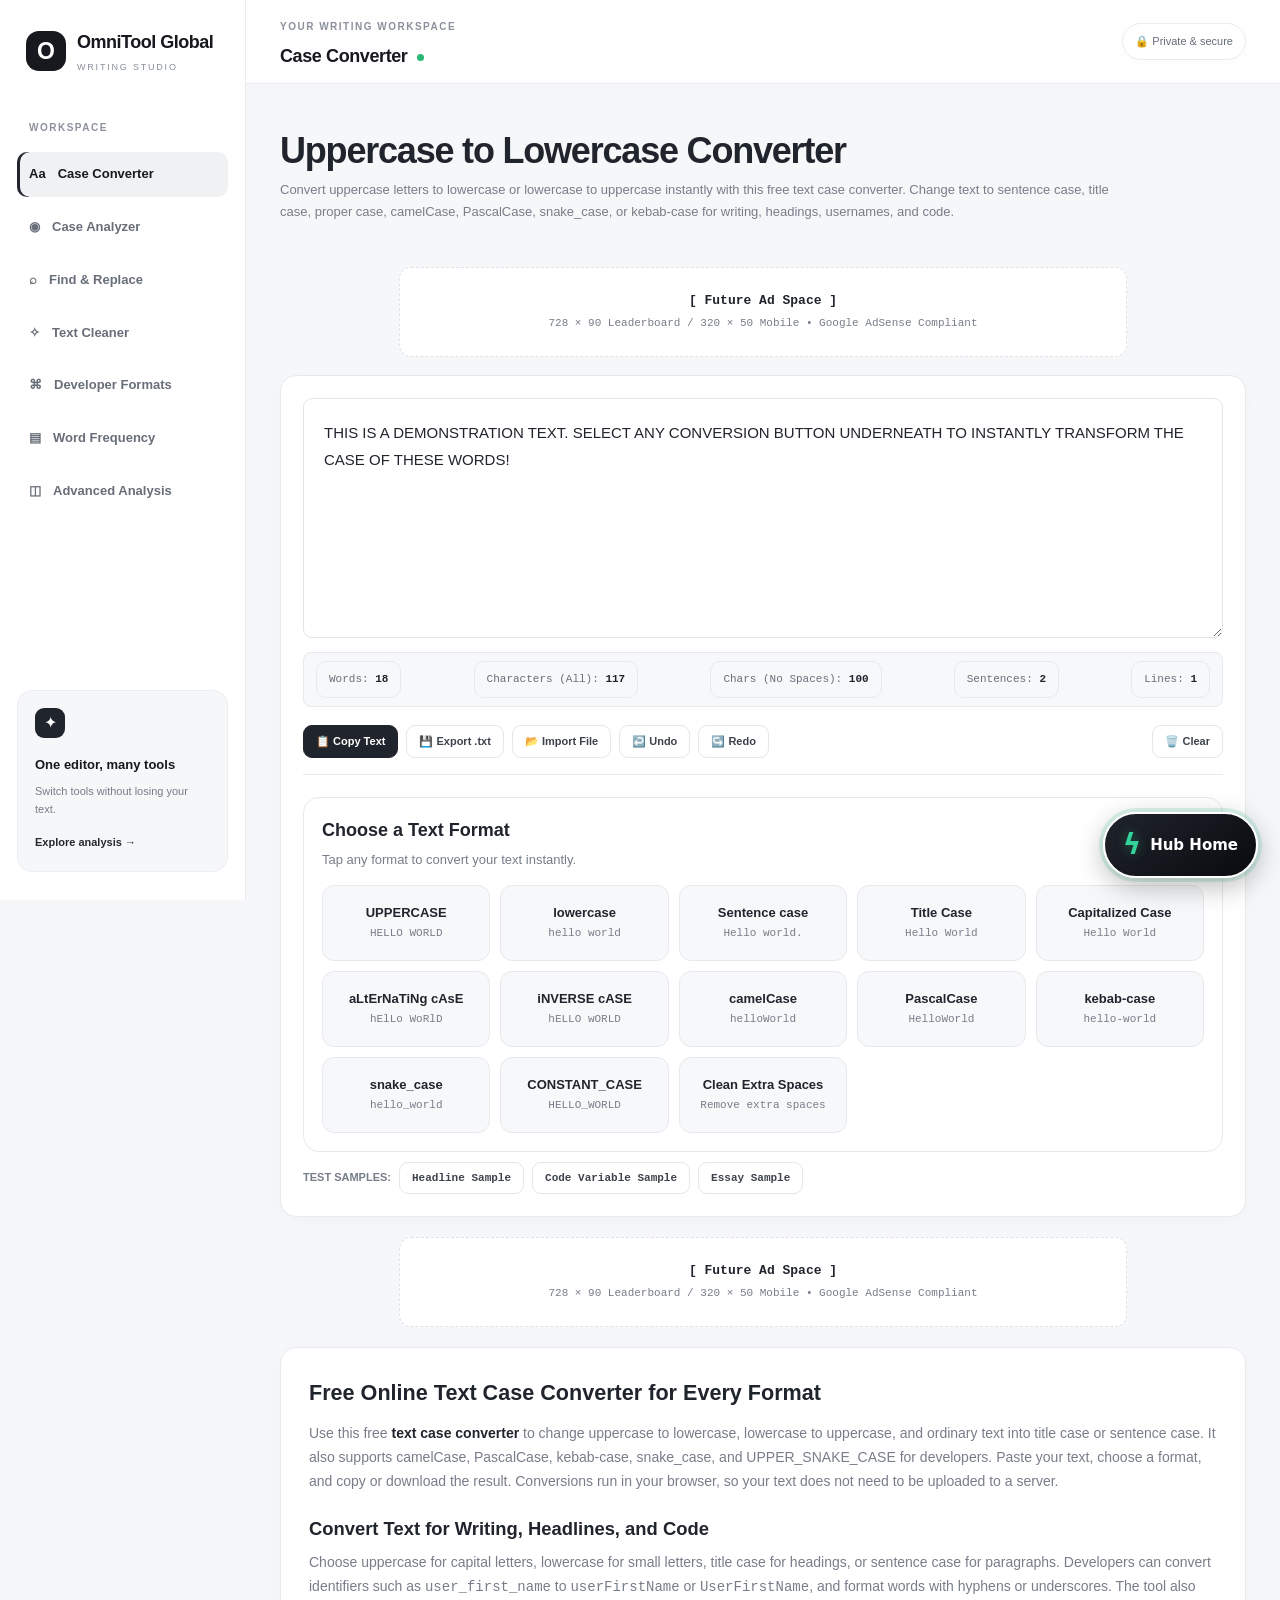
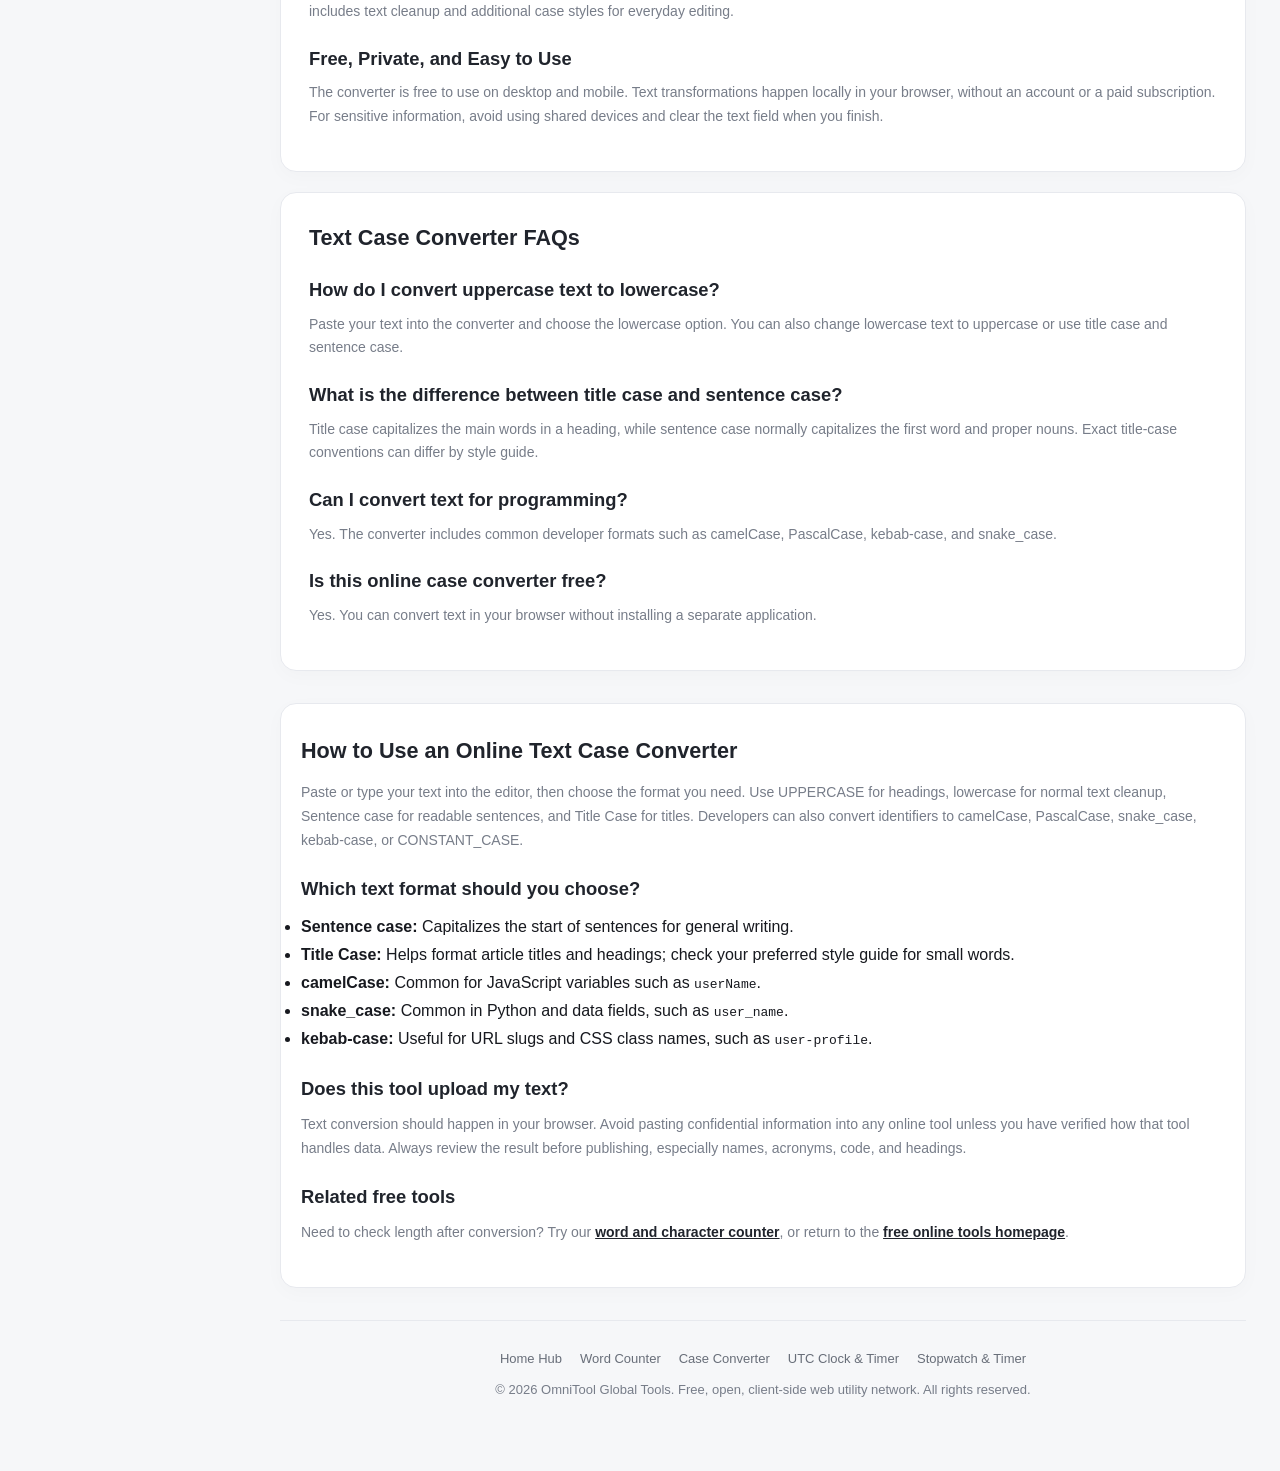
==== commit 41d1b606: "Remove redundant top-corner Hub Home links" ====
--- a/case-converter.html
+++ b/case-converter.html
@@ -996,9 +996,6 @@
   <!-- Top Sticky Navigation -->
   <aside class="sticky-secure-nav">
     <div class="sticky-nav-inner">
-      <a href="/" class="back-link">
-        <span>← Hub Home</span>
-      </a>
       <div class="security-badge">
         <span>🛡️ Sandbox Client-Side Isolated</span>
       </div>
@@ -1027,7 +1024,7 @@
     <div class="premium-main">
       <div class="premium-topbar">
         <div><span class="eyebrow">YOUR WRITING WORKSPACE</span><h2>Case Converter <span class="live-dot"></span></h2></div>
-        <div class="topbar-right"><span class="privacy-chip">🔒 Private &amp; secure</span><a href="/" class="top-home">← Hub Home</a></div>
+        <div class="topbar-right"><span class="privacy-chip">🔒 Private &amp; secure</span></div>
       </div>
       <div class="container">
     <header>
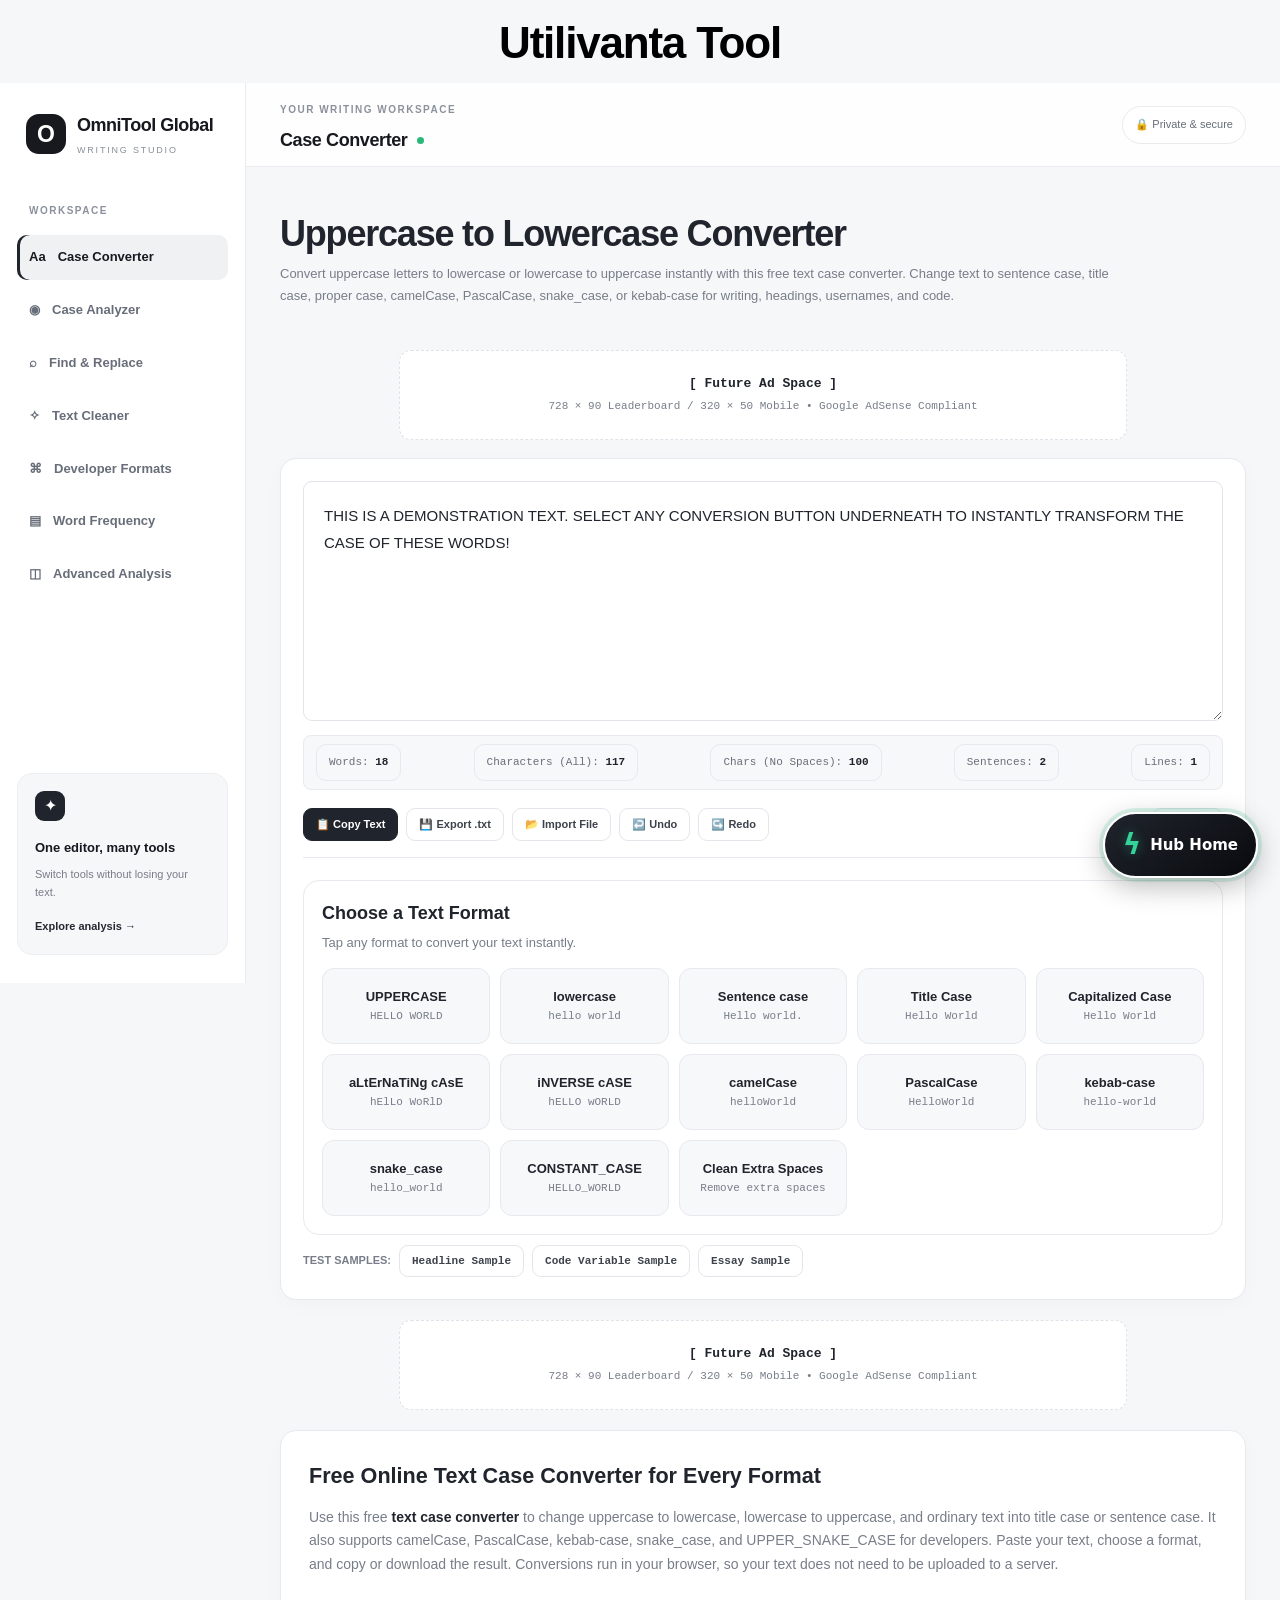
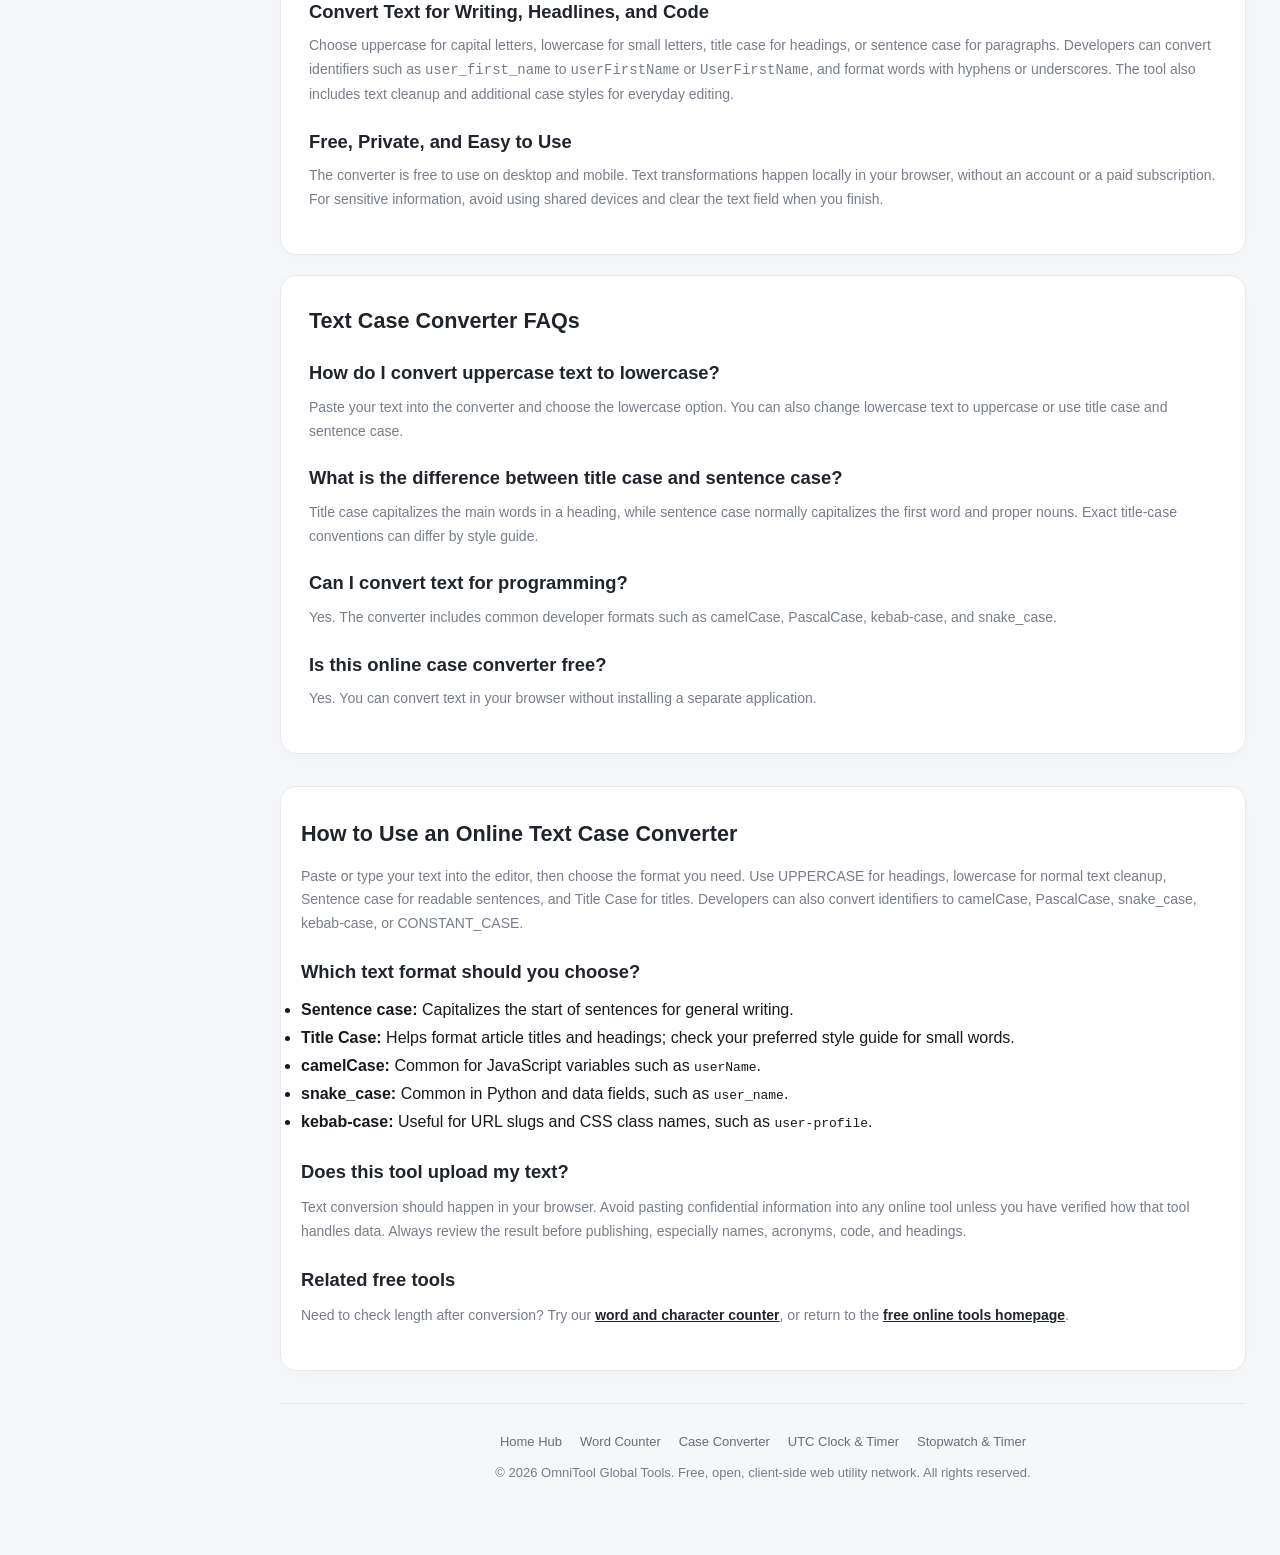
==== commit 64d9dffd: "Add centered Utilivanta Tool brand heading" ====
--- a/case-converter.html
+++ b/case-converter.html
@@ -985,12 +985,16 @@
 @media(max-width:600px){#hub-home-float{right:14px;bottom:16px;min-width:60px;height:60px;padding:0 14px;gap:7px}#hub-home-float .hub-bolt{font-size:25px}#hub-home-float .hub-home-label{font-size:13px}}
 @media(prefers-reduced-motion:reduce){#hub-home-float{transition:none}}
 
+
+  .utilivanta-brand-title{width:100%;box-sizing:border-box;text-align:center;color:#000!important;font-family:Arial,Helvetica,sans-serif;font-size:clamp(30px,4.2vw,44px);font-weight:900;line-height:1.12;letter-spacing:-1.2px;margin:18px auto 16px;padding:0 12px;position:relative;z-index:2}
 </style>
 
 
 
 </head>
 <body>
+  <div class="utilivanta-brand-title" role="heading" aria-level="2">Utilivanta Tool</div>
+
 <a id="hub-home-float" href="/" aria-label="Go to Hub Home" title="Go to Hub Home"><span class="hub-bolt" aria-hidden="true">ϟ</span><span class="hub-home-label">Hub Home</span></a>
 
   <!-- Top Sticky Navigation -->
@@ -1624,7 +1628,7 @@
             // THEME ENGINE
       var themeToggle = document.getElementById("theme-toggle");
       var themeIcon = document.getElementById("theme-icon");
-      var currentTheme = localStorage.getItem("omnitool_theme") || "dark";
+      var currentTheme = localStorage.getItem("omnitool_theme") || "light";
 
       document.documentElement.setAttribute("data-theme", currentTheme);
       if (themeIcon) {
@@ -1641,5 +1645,29 @@
       });
     })();
   </script>
+
+<style id="omnitool-cross-page-theme-contrast">
+/* Shared theme contrast: keep every page readable when the global theme changes. */
+html[data-theme="light"] body{background-color:var(--bg,#f3f4f6);color:var(--text,#111827)}
+html[data-theme="dark"] body{background-color:var(--bg,#090d16);color:var(--text,#f9fafb)}
+html[data-theme="light"] :is(.premium-sidebar,.premium-topbar,.editor-card,.chart-section,.social-counter-card,.seo-section,#focused-tools-workspace,.case-format-card,.format-card,.metric-box,.metric-card,.guide-section,.ad-banner-container,.sticky-secure-nav,.nav-bar,.theme-toggle-btn,.tool-panel,.panel-card,.result-card,.stats-card,.clock-card,.world-clock-card,.country-clock-card,.timezone-card){background-color:var(--card-bg,#fff);color:var(--text,#111827);border-color:var(--card-border,#e5e7eb)}
+html[data-theme="dark"] :is(.premium-sidebar,.premium-topbar,.editor-card,.chart-section,.social-counter-card,.seo-section,#focused-tools-workspace,.case-format-card,.format-card,.metric-box,.metric-card,.guide-section,.ad-banner-container,.sticky-secure-nav,.nav-bar,.theme-toggle-btn,.tool-panel,.panel-card,.result-card,.stats-card,.clock-card,.world-clock-card,.country-clock-card,.timezone-card){background-color:var(--card-bg,#111827);color:var(--text,#f9fafb);border-color:var(--card-border,#374151)}
+html[data-theme="light"] :is(h1,h2,h3,h4,h5,h6,.metric-num,.metric-value,.metric-number,.display,.utc-digital-clock,.clock-time,.clock-value,.subtitle,.guide-section p,.guide-section li,.premium-sidebar a,.premium-topbar a){color:var(--text,#111827)}
+html[data-theme="dark"] :is(h1,h2,h3,h4,h5,h6,.metric-num,.metric-value,.metric-number,.display,.utc-digital-clock,.clock-time,.clock-value,.subtitle,.guide-section p,.guide-section li,.premium-sidebar a,.premium-topbar a){color:var(--text,#f9fafb)}
+html[data-theme="light"] :is(p,li,label,small,.text-muted,.text-secondary,.metric-label,.ad-banner-sub,.footer-links a){color:var(--text-muted,#6b7280)}
+html[data-theme="dark"] :is(p,li,label,small,.text-muted,.text-secondary,.metric-label,.ad-banner-sub,.footer-links a){color:var(--text-muted,#9ca3af)}
+html[data-theme="light"] :is(textarea,input:not([type="checkbox"]):not([type="radio"]),select){background-color:#fff!important;color:#111827!important;border-color:#d1d5db!important}
+html[data-theme="dark"] :is(textarea,input:not([type="checkbox"]):not([type="radio"]),select){background-color:#0b1220!important;color:#f9fafb!important;border-color:#46516a!important}
+html[data-theme="dark"] textarea::placeholder,html[data-theme="dark"] input::placeholder{color:#aab4c5!important;opacity:1}
+html[data-theme="light"] button:not(.tab-btn.active):not(.btn-primary):not(.btn-primary-cd):not(.btn-countdown):not(.is-active):not(.is-selected):not([aria-pressed="true"]){color:#111827}
+html[data-theme="dark"] button:not(.tab-btn.active):not(.btn-primary):not(.btn-primary-cd):not(.btn-countdown):not(.is-active):not(.is-selected):not([aria-pressed="true"]){background-color:#202a3b!important;color:#f9fafb!important;border-color:#4b5870!important}
+html[data-theme="dark"] button:hover{filter:brightness(1.16)}
+html[data-theme="light"] button:hover{filter:brightness(.97)}
+html[data-theme="dark"] :is(.theme-toggle-btn,.mobile-menu-toggle,.drawer-close-btn){background:#202a3b!important;color:#f9fafb!important;border-color:#4b5870!important}
+html[data-theme="light"] :is(.theme-toggle-btn,.mobile-menu-toggle,.drawer-close-btn){background:#fff!important;color:#111827!important;border-color:#d1d5db!important}
+html[data-theme="dark"] :is(.editor-card textarea,.premium-main input,.premium-main select){color:#f9fafb!important}
+@media(prefers-reduced-motion:reduce){html{scroll-behavior:auto!important}}
+</style>
+
 </body>
 </html>
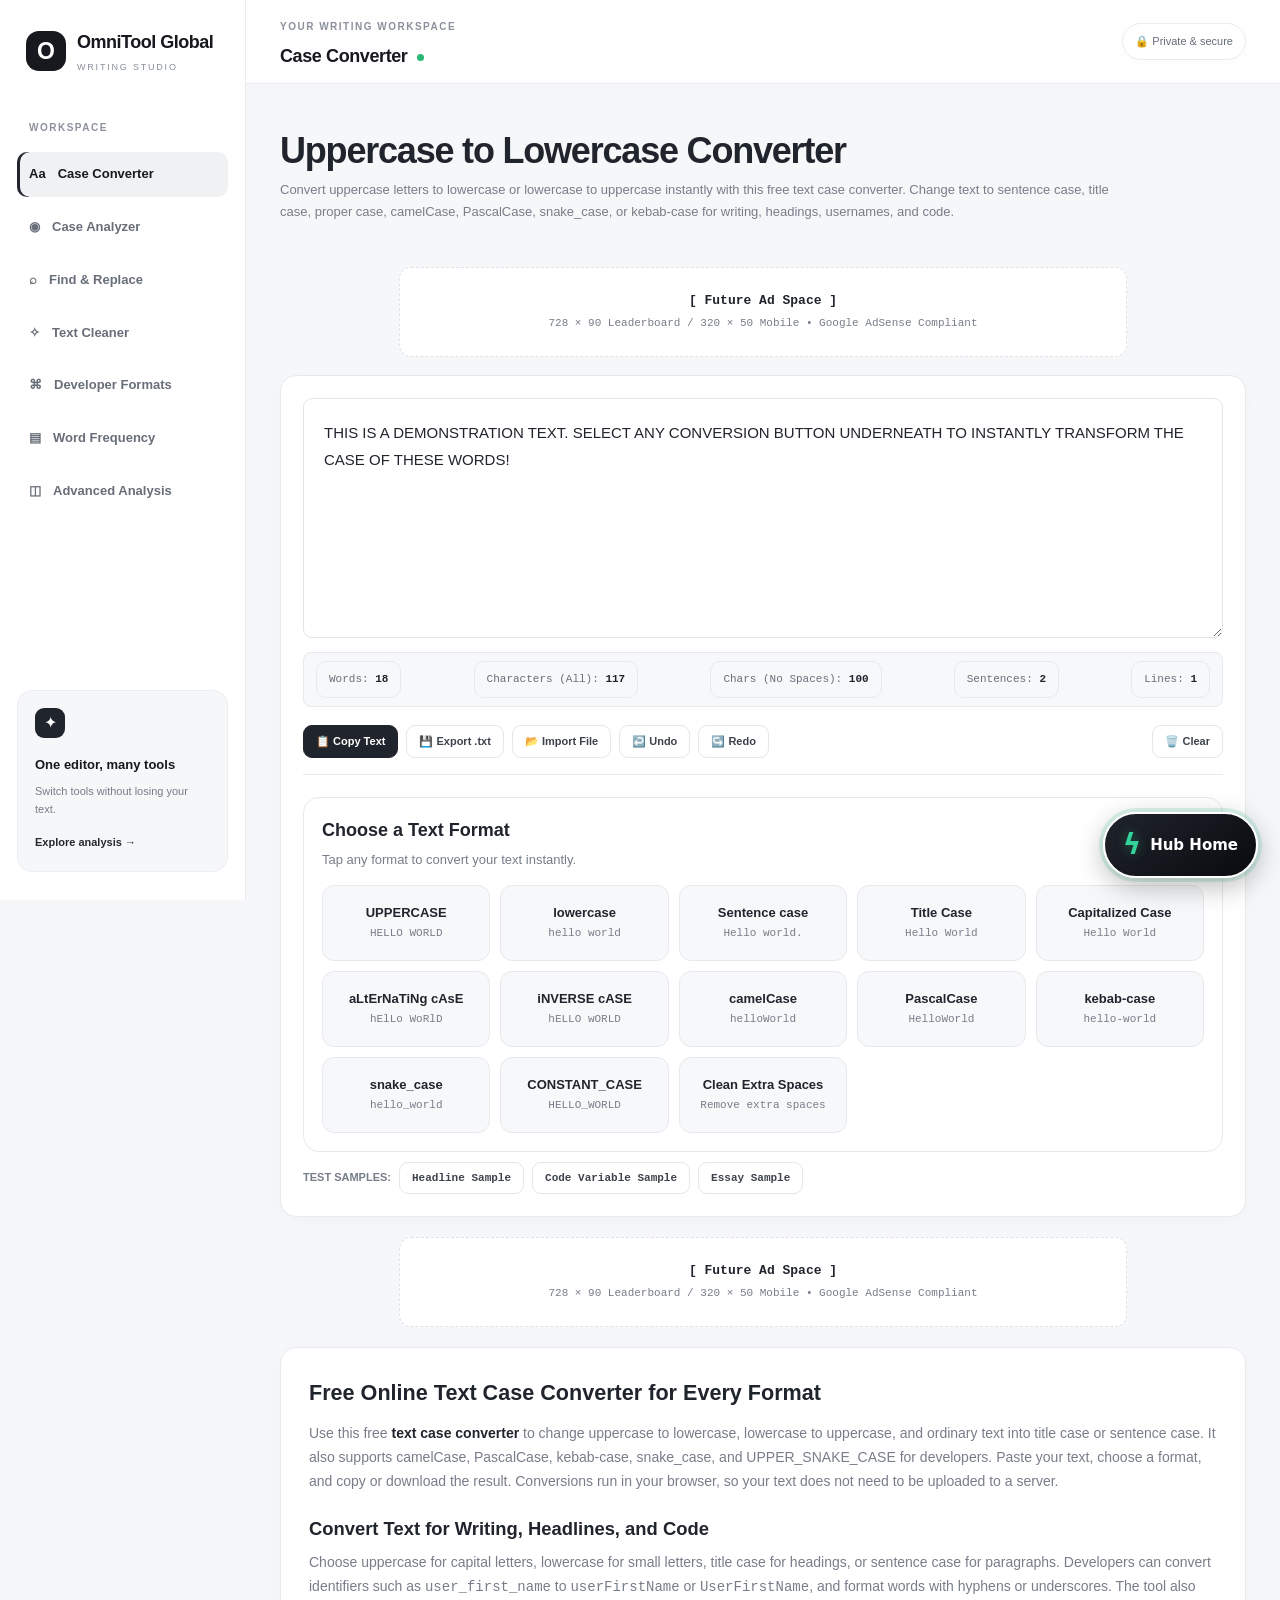
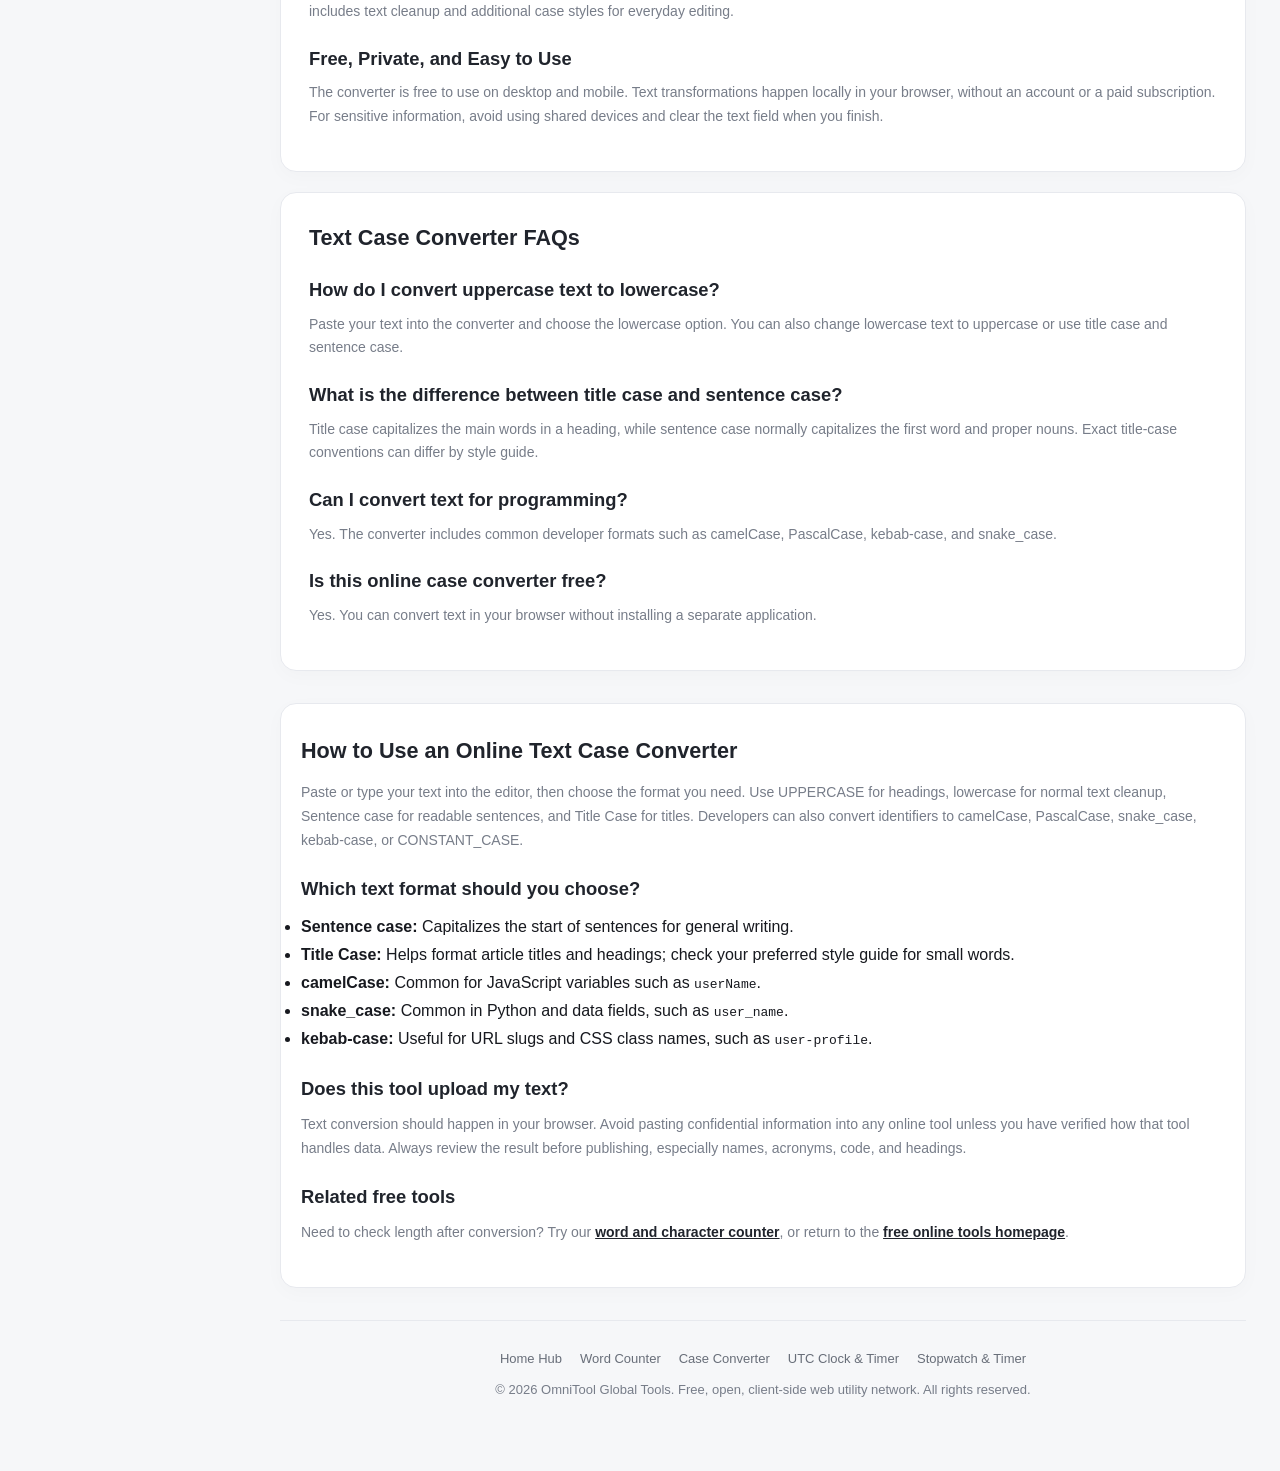
==== commit 3ac52477: "Remove Utilivanta Tool header from all pages" ====
--- a/case-converter.html
+++ b/case-converter.html
@@ -985,16 +985,12 @@
 @media(max-width:600px){#hub-home-float{right:14px;bottom:16px;min-width:60px;height:60px;padding:0 14px;gap:7px}#hub-home-float .hub-bolt{font-size:25px}#hub-home-float .hub-home-label{font-size:13px}}
 @media(prefers-reduced-motion:reduce){#hub-home-float{transition:none}}
 
-
-  .utilivanta-brand-title{width:100%;box-sizing:border-box;text-align:center;color:#000!important;font-family:Arial,Helvetica,sans-serif;font-size:clamp(30px,4.2vw,44px);font-weight:900;line-height:1.12;letter-spacing:-1.2px;margin:18px auto 16px;padding:0 12px;position:relative;z-index:2}
 </style>
 
 
 
 </head>
 <body>
-  <div class="utilivanta-brand-title" role="heading" aria-level="2">Utilivanta Tool</div>
-
 <a id="hub-home-float" href="/" aria-label="Go to Hub Home" title="Go to Hub Home"><span class="hub-bolt" aria-hidden="true">ϟ</span><span class="hub-home-label">Hub Home</span></a>
 
   <!-- Top Sticky Navigation -->
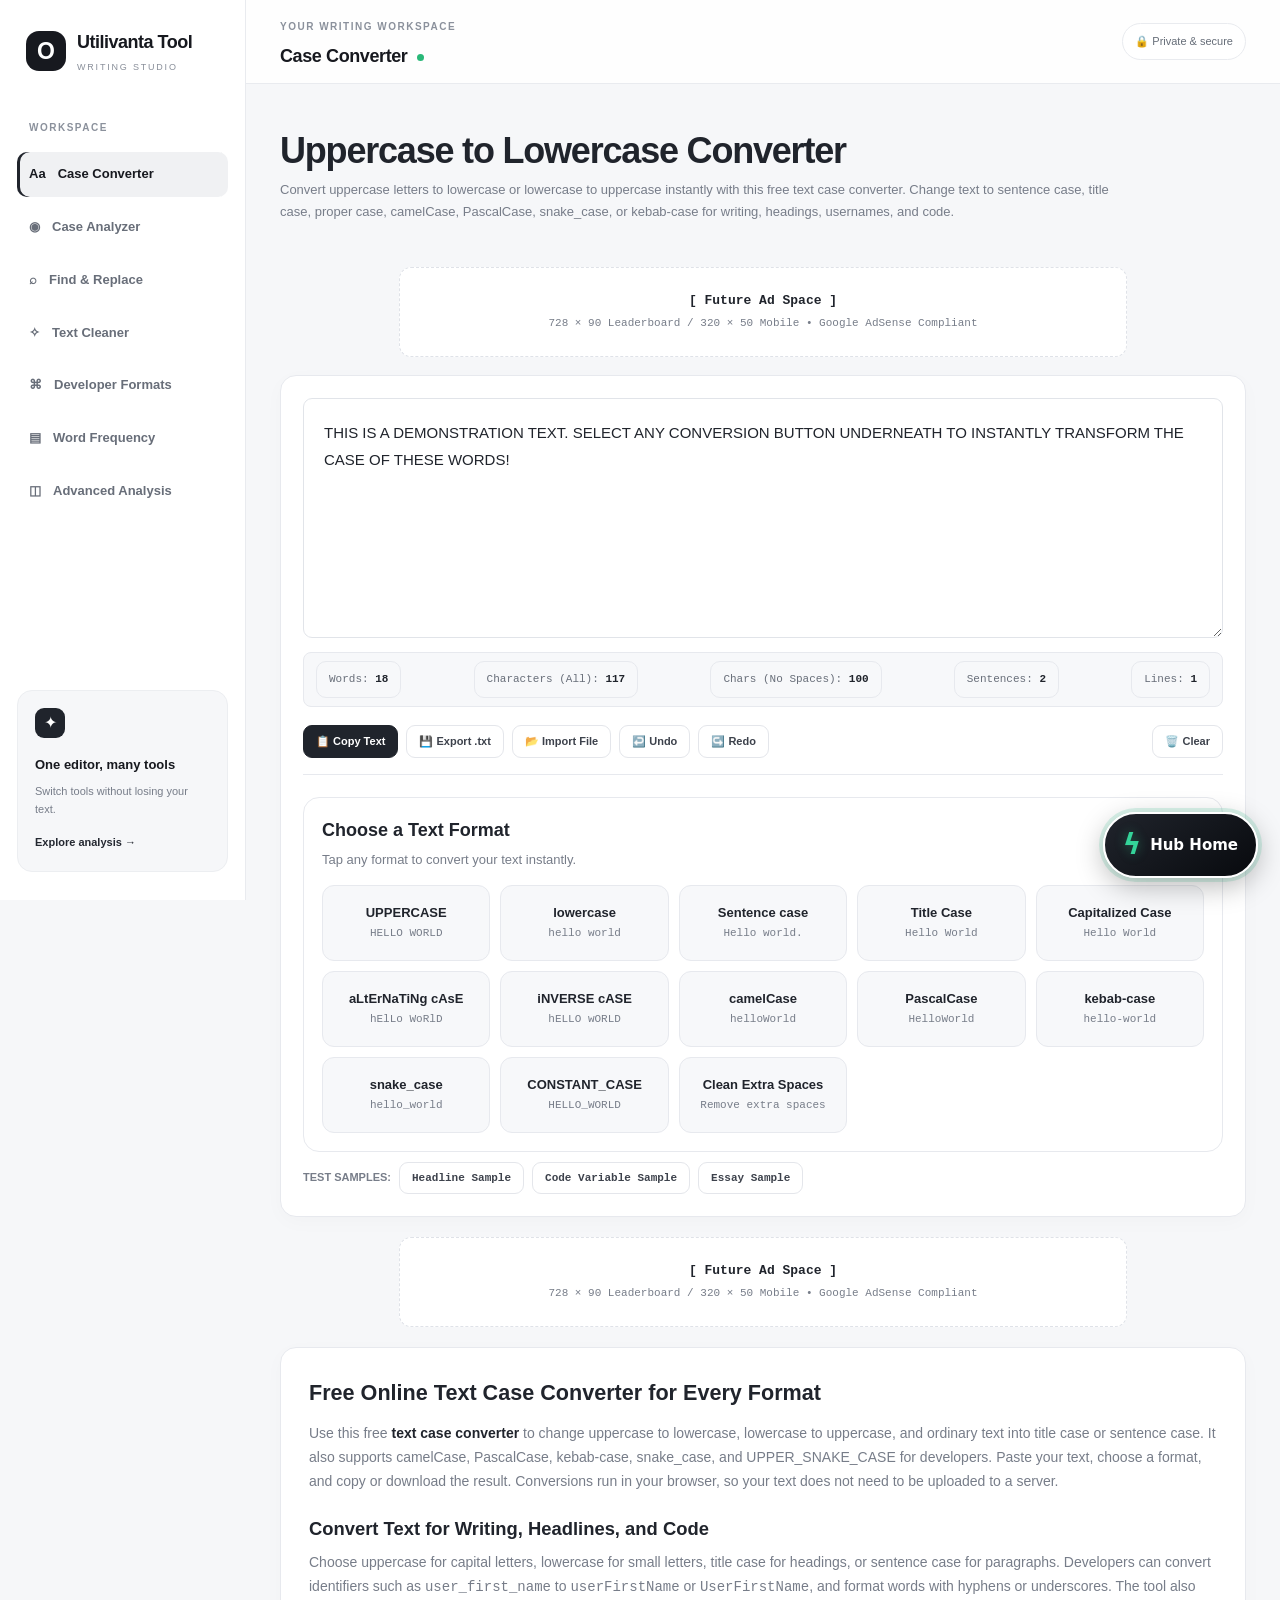
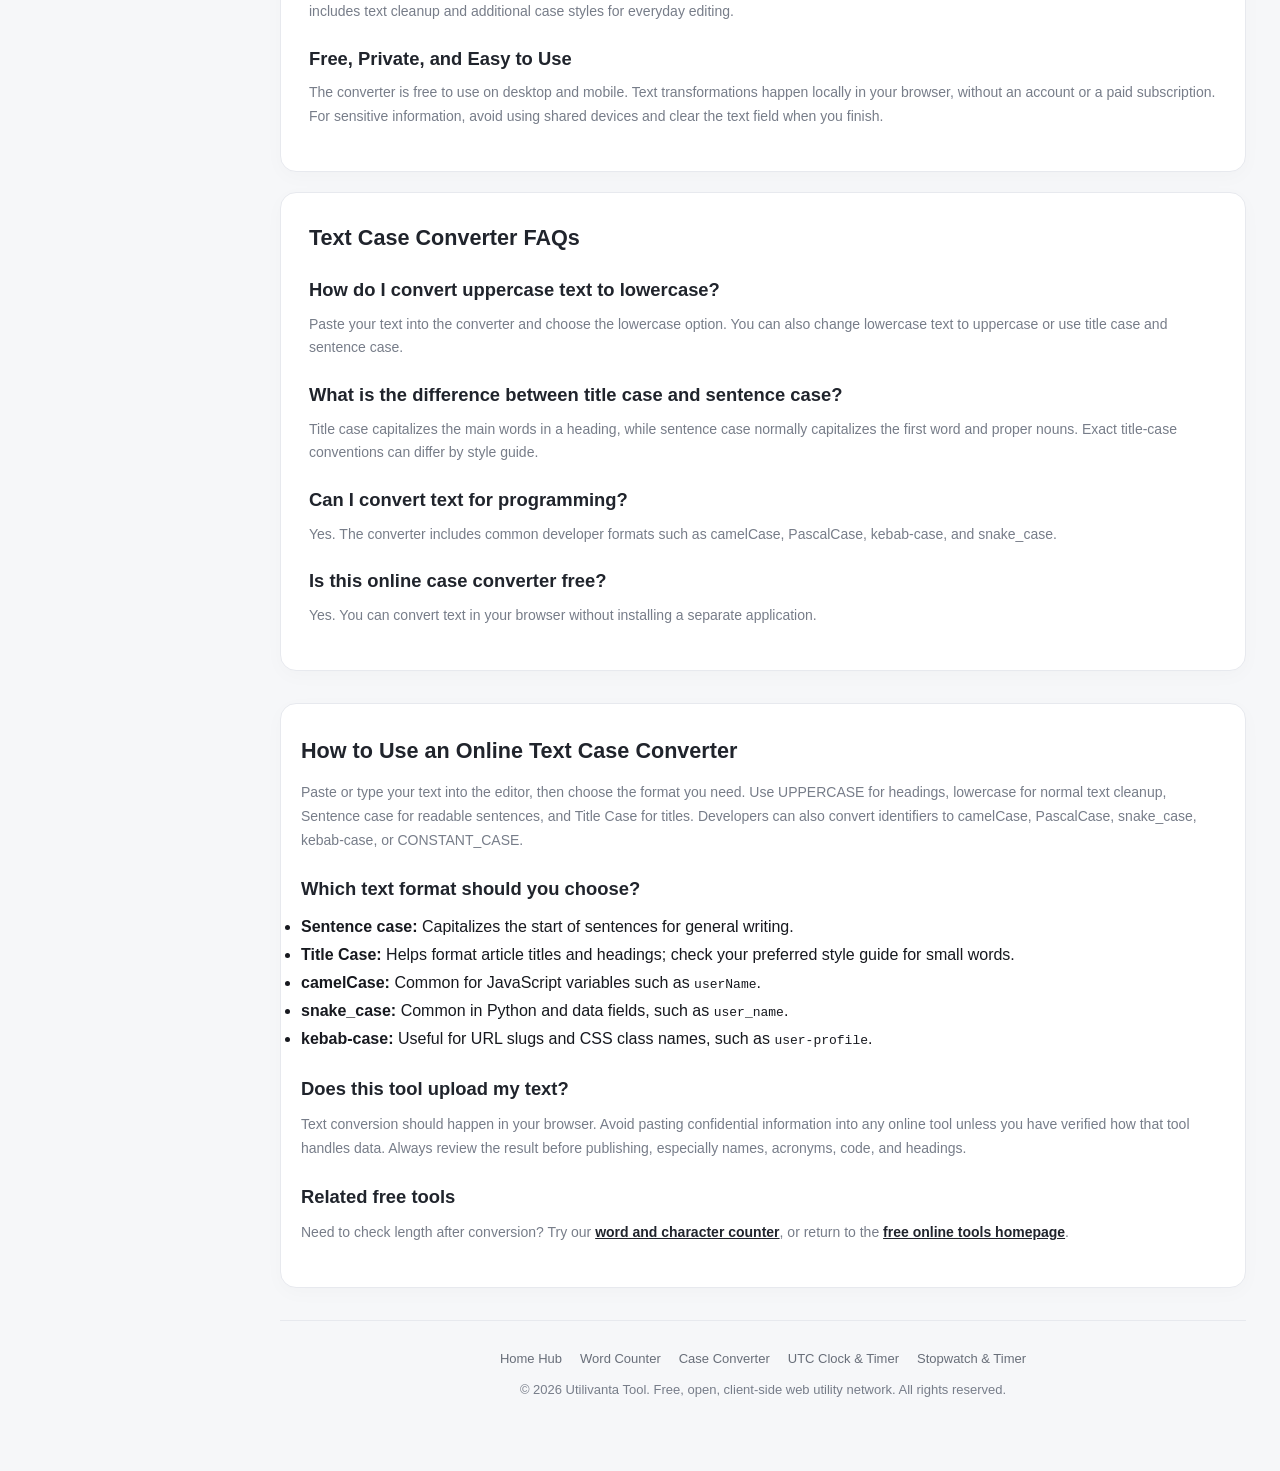
==== commit 1cae57ab: "Improve accessibility and align Utilivanta branding" ====
--- a/case-converter.html
+++ b/case-converter.html
@@ -7,17 +7,17 @@
   <link rel="canonical" href="https://universal-respiratory.vercel.app/case-converter.html">
   <meta property="og:url" content="https://universal-respiratory.vercel.app/case-converter.html">
   <meta property="og:image" content="https://universal-respiratory.vercel.app/utilivanta-social-preview.svg">
-  <meta property="og:image:alt" content="OmniTool Global free online word counter, text converter, world clock and stopwatch tools">
+  <meta property="og:image:alt" content="Utilivanta Tool free online word counter, text converter, world clock and stopwatch tools">
   <meta http-equiv="Content-Security-Policy" content="default-src 'self'; script-src 'self' 'unsafe-inline'; style-src 'self' 'unsafe-inline'; img-src 'self' data:; media-src 'self';">
-  <title>Uppercase to Lowercase Converter | OmniTool Global</title>
+  <title>Uppercase to Lowercase Converter | Utilivanta Tool</title>
   <meta name="description" content="Convert text between uppercase, lowercase, sentence case, title case, camelCase and PascalCase with this free online text converter.">
 
   <meta property="og:type" content="website">
-  <meta property="og:site_name" content="OmniTool Global">
-  <meta property="og:title" content="Uppercase to Lowercase Converter | OmniTool Global">
+  <meta property="og:site_name" content="Utilivanta Tool">
+  <meta property="og:title" content="Uppercase to Lowercase Converter | Utilivanta Tool">
   <meta property="og:description" content="Convert text to uppercase, lowercase, sentence case, title case and developer-friendly formats.">
   <meta name="twitter:card" content="summary_large_image">
-  <meta name="twitter:title" content="Uppercase to Lowercase Converter | OmniTool Global">
+  <meta name="twitter:title" content="Uppercase to Lowercase Converter | Utilivanta Tool">
   <meta name="twitter:description" content="Convert text to uppercase, lowercase, sentence case, title case and developer-friendly formats.">
   <script type="application/ld+json">
   {
@@ -618,7 +618,7 @@
     a.secure-home-btn span,a.back-link span{font-weight:900!important}
     @media(max-width:480px){a.secure-home-btn,a.back-link{font-size:18px!important;padding:10px 12px!important}}
 
-    /* Shared OmniTool Global Writing Studio layout: aligned with the Word Counter page */
+    /* Shared Utilivanta Tool Writing Studio layout: aligned with the Word Counter page */
     :root {
       --bg: #f7f8fa;
       --card-bg: #ffffff;
@@ -989,8 +989,17 @@
 
 
 
+  <link rel="icon" type="image/svg+xml" href="/omnitool-logo.svg">
+  <meta name="theme-color" content="#111827">
+  <meta name="referrer" content="strict-origin-when-cross-origin">
+  <style>
+    .skip-link{position:fixed;top:8px;left:8px;z-index:10000;padding:12px 16px;background:#111827;color:#fff;border:2px solid #fff;border-radius:8px;font:700 16px/1.3 Arial,sans-serif;transform:translateY(-160%);transition:transform .15s ease}
+    .skip-link:focus{transform:translateY(0);outline:3px solid #fbbf24;outline-offset:2px}
+    @media(prefers-reduced-motion:reduce){.skip-link{transition:none}}
+  </style>
 </head>
 <body>
+<a class="skip-link" href="#main-content">Skip to main content</a>
 <a id="hub-home-float" href="/" aria-label="Go to Hub Home" title="Go to Hub Home"><span class="hub-bolt" aria-hidden="true">ϟ</span><span class="hub-home-label">Hub Home</span></a>
 
   <!-- Top Sticky Navigation -->
@@ -1009,7 +1018,7 @@
   <div class="mobile-menu-overlay" id="mobile-menu-overlay" aria-hidden="true"></div>
   <div class="premium-app-shell">
     <aside class="premium-sidebar" id="premium-sidebar" aria-label="Main navigation">
-      <div class="premium-brand-row"><a class="premium-brand" href="/" aria-label="OmniTool Global Hub home"><span class="brand-mark">O</span><span><strong>OmniTool Global</strong><small>WRITING STUDIO</small></span></a><button class="drawer-close-btn" id="drawer-close-btn" type="button" aria-label="Close navigation menu">×</button></div>
+      <div class="premium-brand-row"><a class="premium-brand" href="/" aria-label="Utilivanta Tool Hub home"><span class="brand-mark">O</span><span><strong>Utilivanta Tool</strong><small>WRITING STUDIO</small></span></a><button class="drawer-close-btn" id="drawer-close-btn" type="button" aria-label="Close navigation menu">×</button></div>
       <div class="sidebar-label">WORKSPACE</div>
       <a class="side-link active" href="#case-workspace" data-case-view="converter">Aa <span>Case Converter</span></a>
 
@@ -1041,7 +1050,7 @@
     </aside>
 
     <!-- Main Tool Card: Textarea Strictly at the Top Layer -->
-    <main>
+    <main id="main-content">
       <section class="tool-card" id="case-workspace" aria-label="Universal Case Transformation Workspace">
         <!-- 1. Textarea Strictly at Top Layer -->
         <div class="workspace-wrapper">
@@ -1178,7 +1187,7 @@
         <a href="universal-time.html">UTC Clock & Timer</a>
         <a href="stopwatch.html">Stopwatch & Timer</a>
       </div>
-      <p>© 2026 OmniTool Global Tools. Free, open, client-side web utility network. All rights reserved.</p>
+      <p>© 2026 Utilivanta Tool. Free, open, client-side web utility network. All rights reserved.</p>
     </footer>
       </div>
     </div>
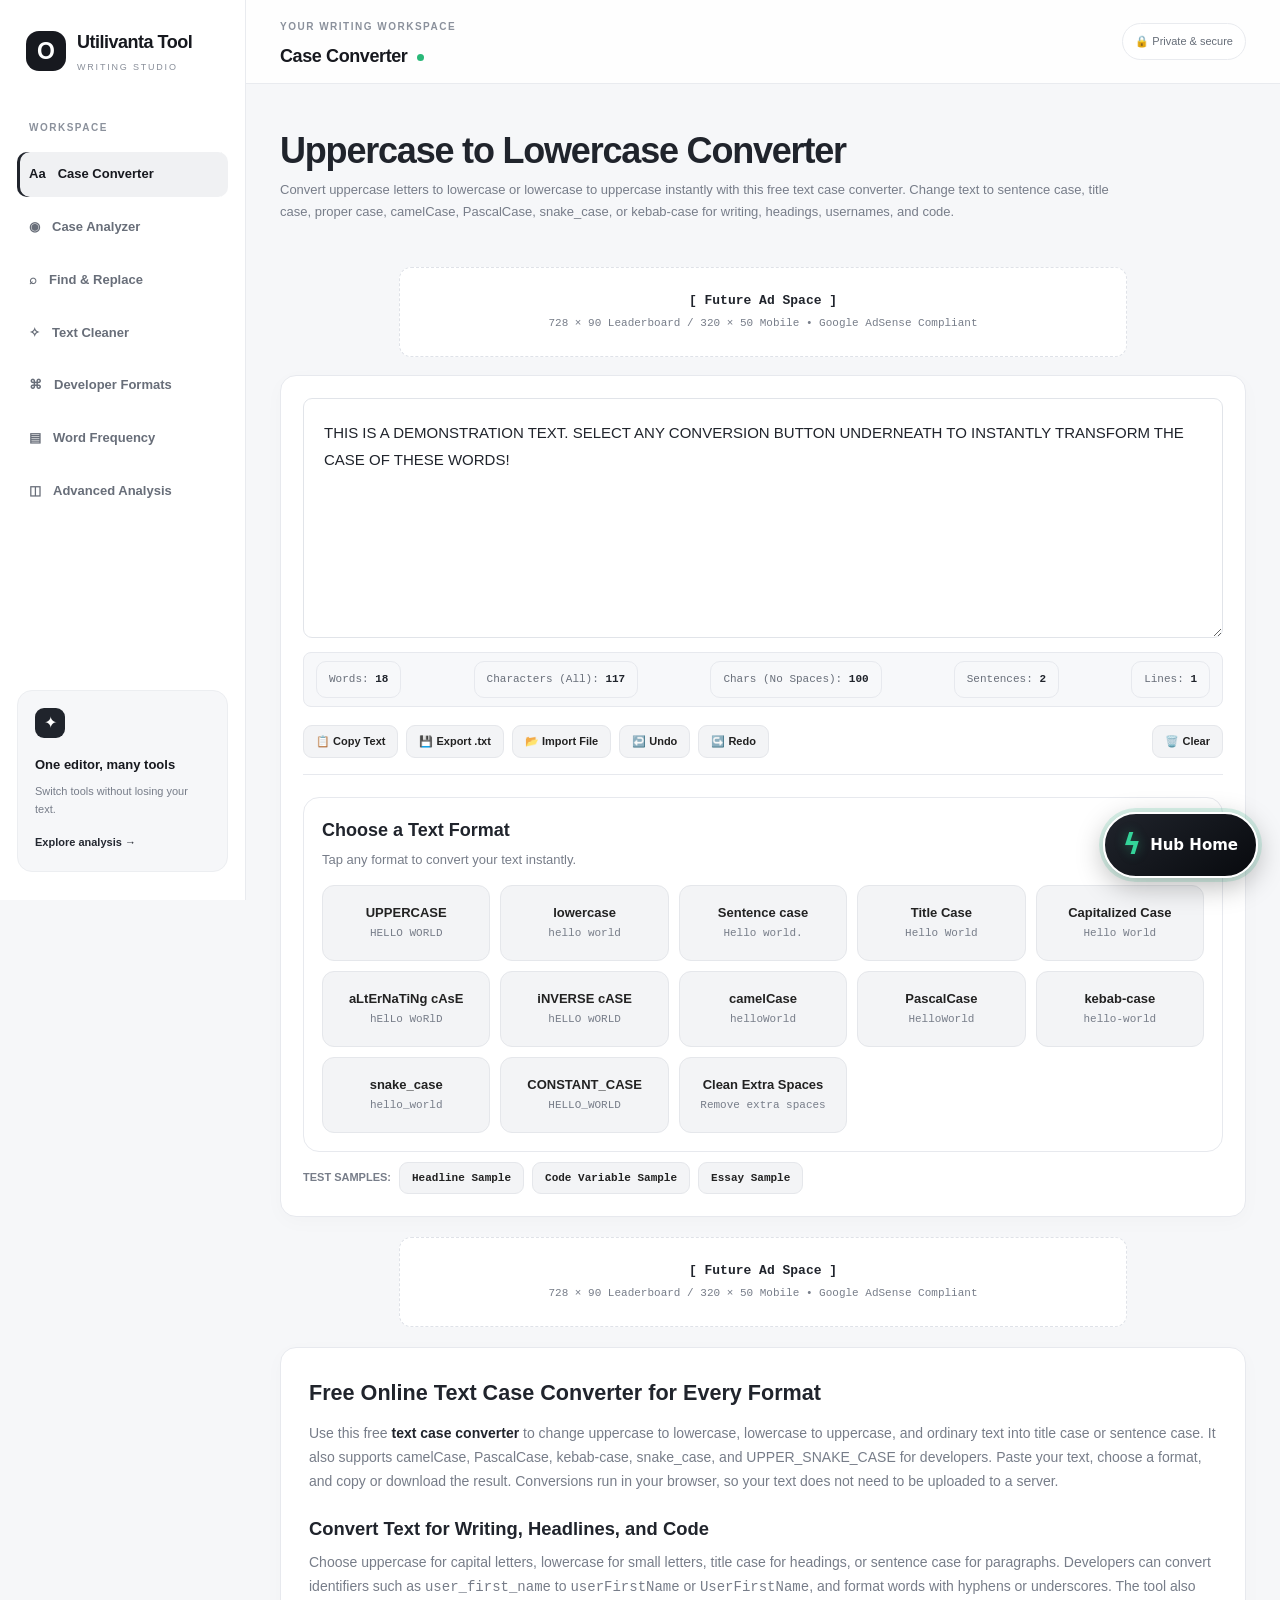
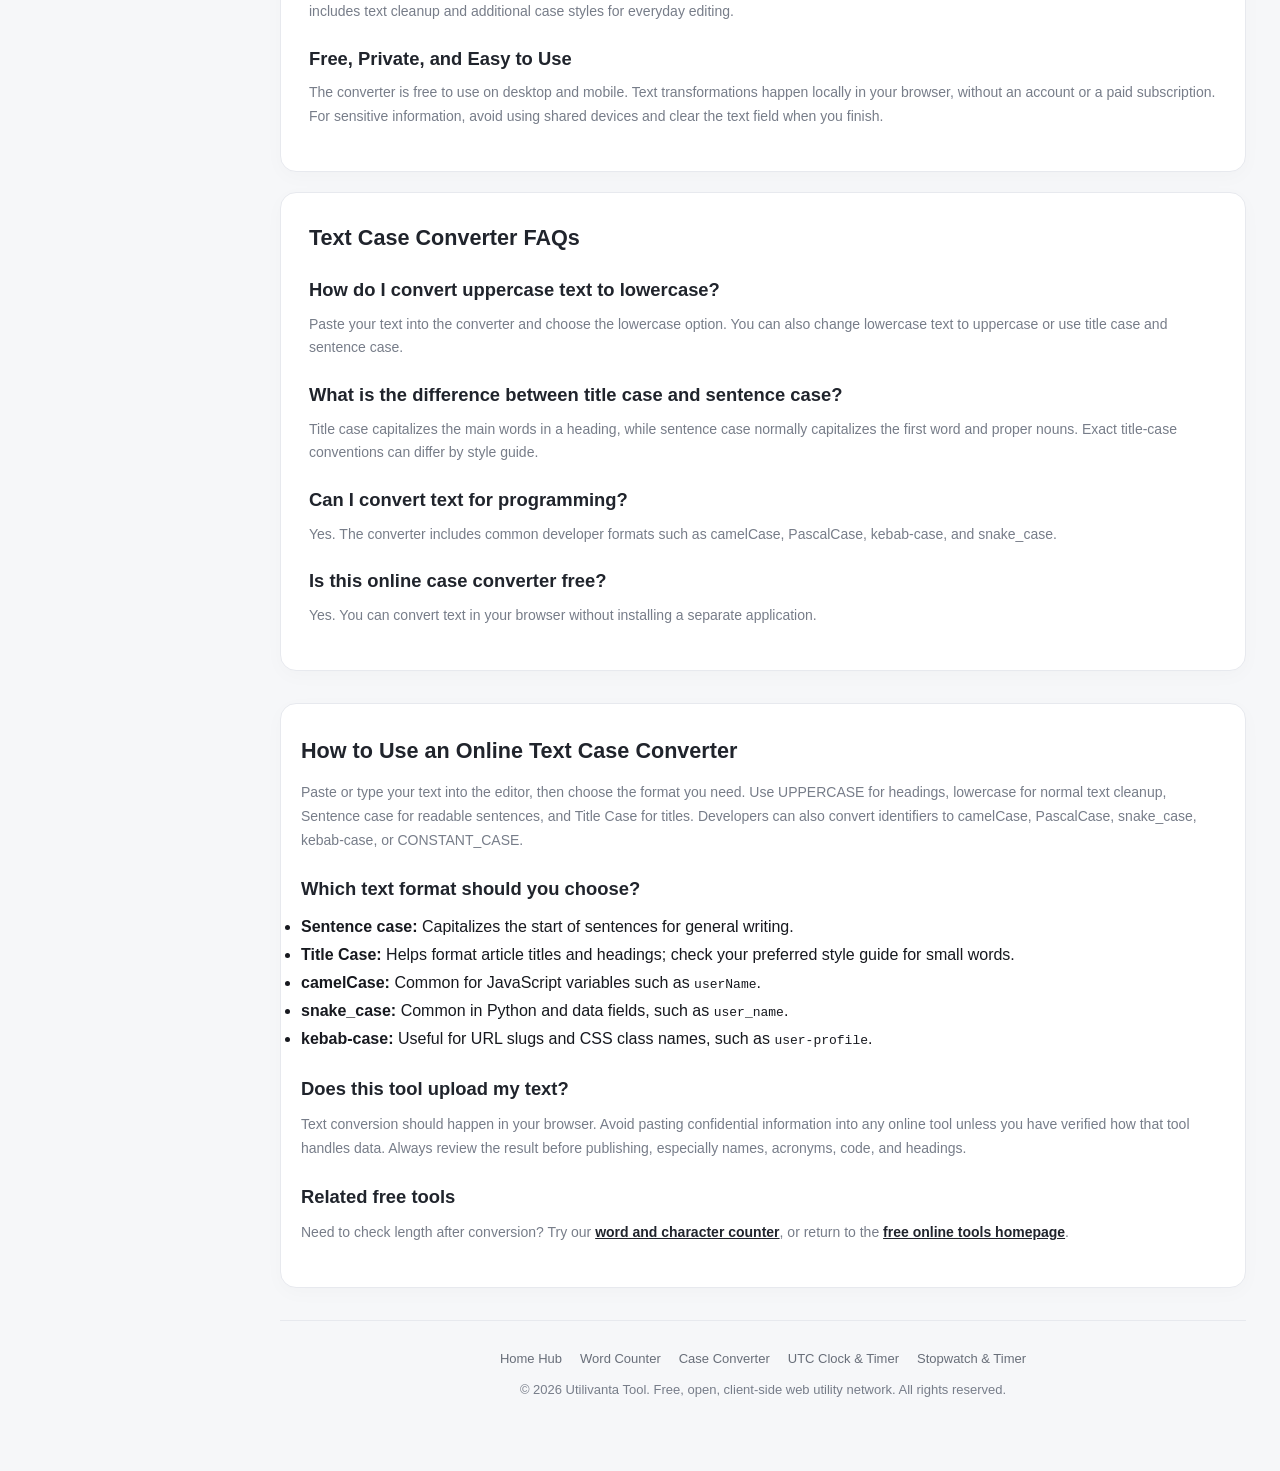
==== commit eff5993b: "Fix single-click black button state across pages" ====
--- a/case-converter.html
+++ b/case-converter.html
@@ -1674,5 +1674,47 @@
 @media(prefers-reduced-motion:reduce){html{scroll-behavior:auto!important}}
 </style>
 
+
+<style id="utilivanta-single-click-button-style">
+/* Consistent button feedback: controls start neutral; only the most recently clicked button is black. */
+html body button:not(.click-black),
+html body input[type="button"]:not(.click-black),
+html body input[type="submit"]:not(.click-black),
+html body input[type="reset"]:not(.click-black),
+html body [role="button"]:not(.click-black) {
+  background: #f3f4f6 !important;
+  color: #222 !important;
+  border-color: #e5e7eb !important;
+  box-shadow: none !important;
+}
+html body button.click-black,
+html body input[type="button"].click-black,
+html body input[type="submit"].click-black,
+html body input[type="reset"].click-black,
+html body [role="button"].click-black {
+  background: #000 !important;
+  color: #fff !important;
+  border-color: #000 !important;
+  box-shadow: 0 3px 10px rgba(0,0,0,.12) !important;
+}
+html body button.click-black *,
+html body [role="button"].click-black * { color: inherit !important; }
+</style>
+<script id="utilivanta-single-click-button-script">
+(function () {
+  if (document.documentElement.dataset.singleClickButtonStyle === 'ready') return;
+  document.documentElement.dataset.singleClickButtonStyle = 'ready';
+  var selector = 'button, input[type="button"], input[type="submit"], input[type="reset"], [role="button"]';
+  document.addEventListener('click', function (event) {
+    var button = event.target && event.target.closest ? event.target.closest(selector) : null;
+    if (!button || button.disabled || button.getAttribute('aria-disabled') === 'true') return;
+    document.querySelectorAll(selector + '.click-black').forEach(function (oldButton) {
+      oldButton.classList.remove('click-black');
+    });
+    button.classList.add('click-black');
+  }, true);
+})();
+</script>
+
 </body>
 </html>
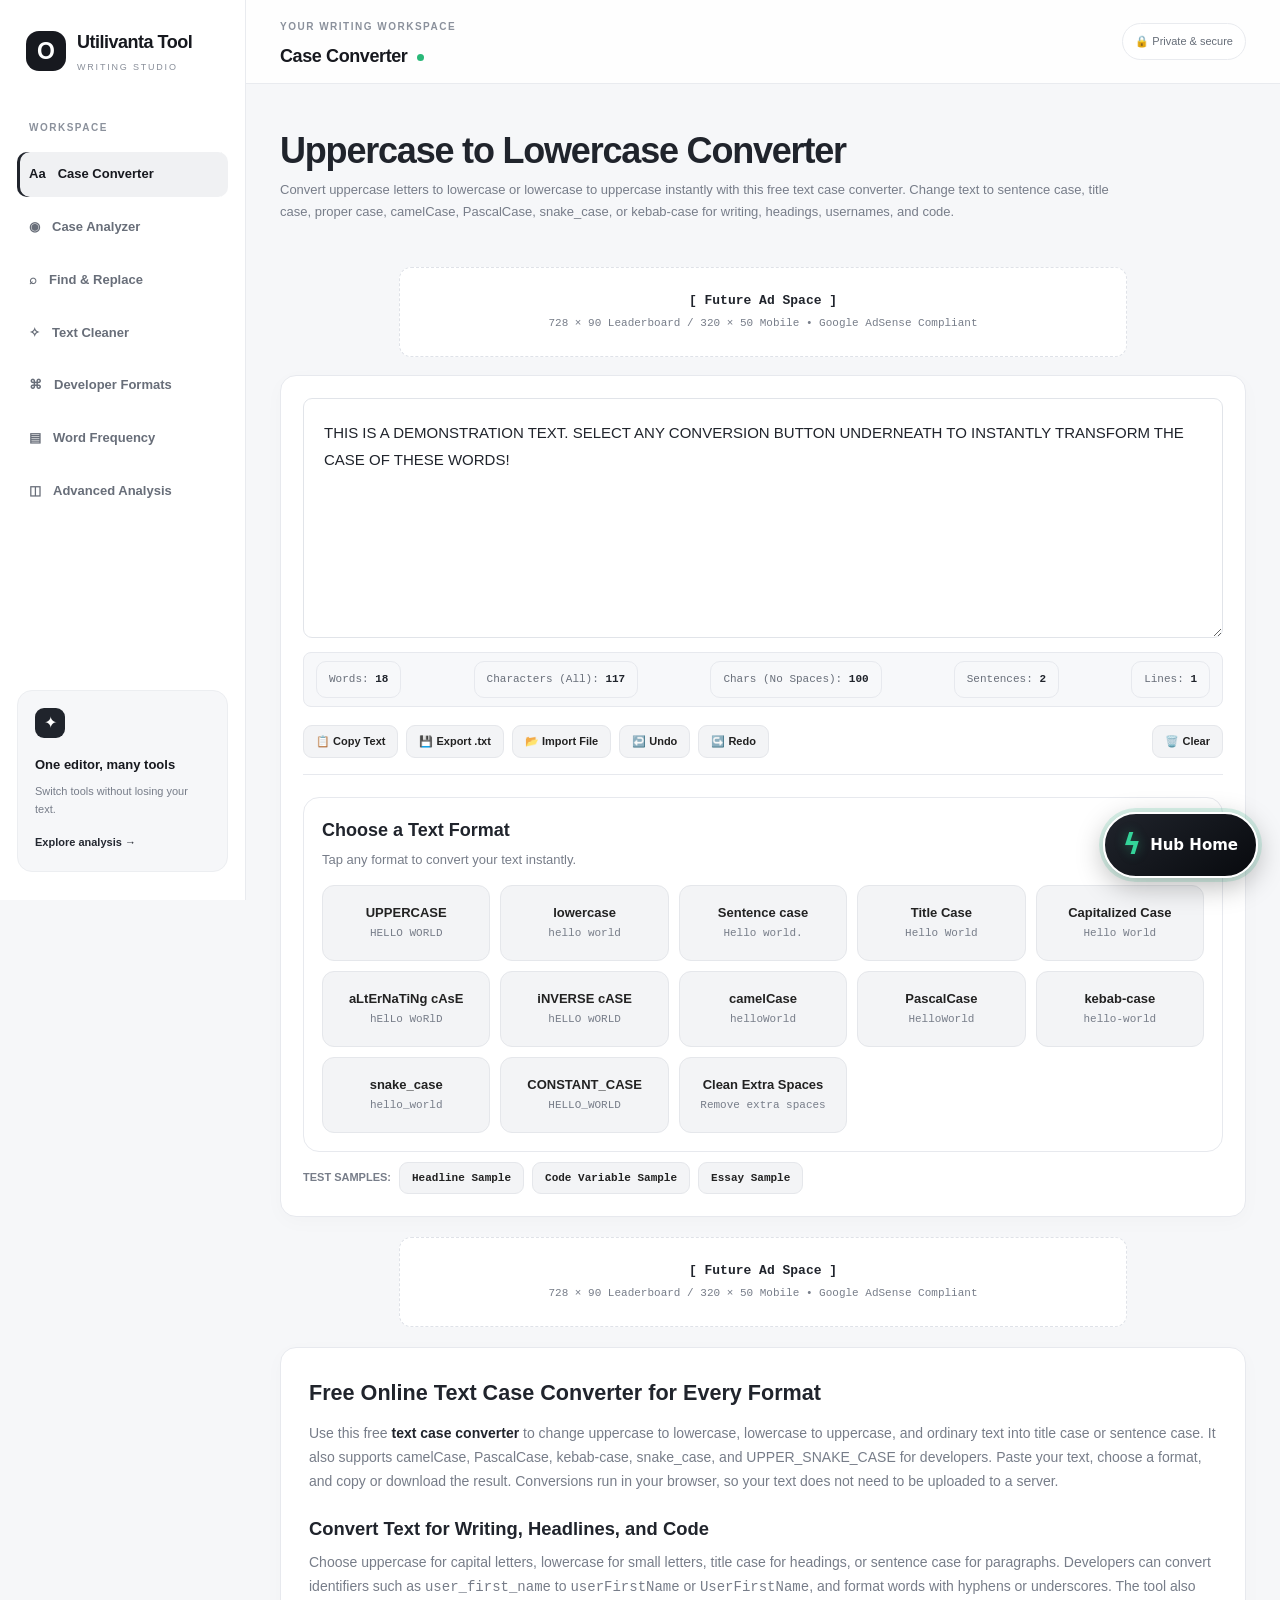
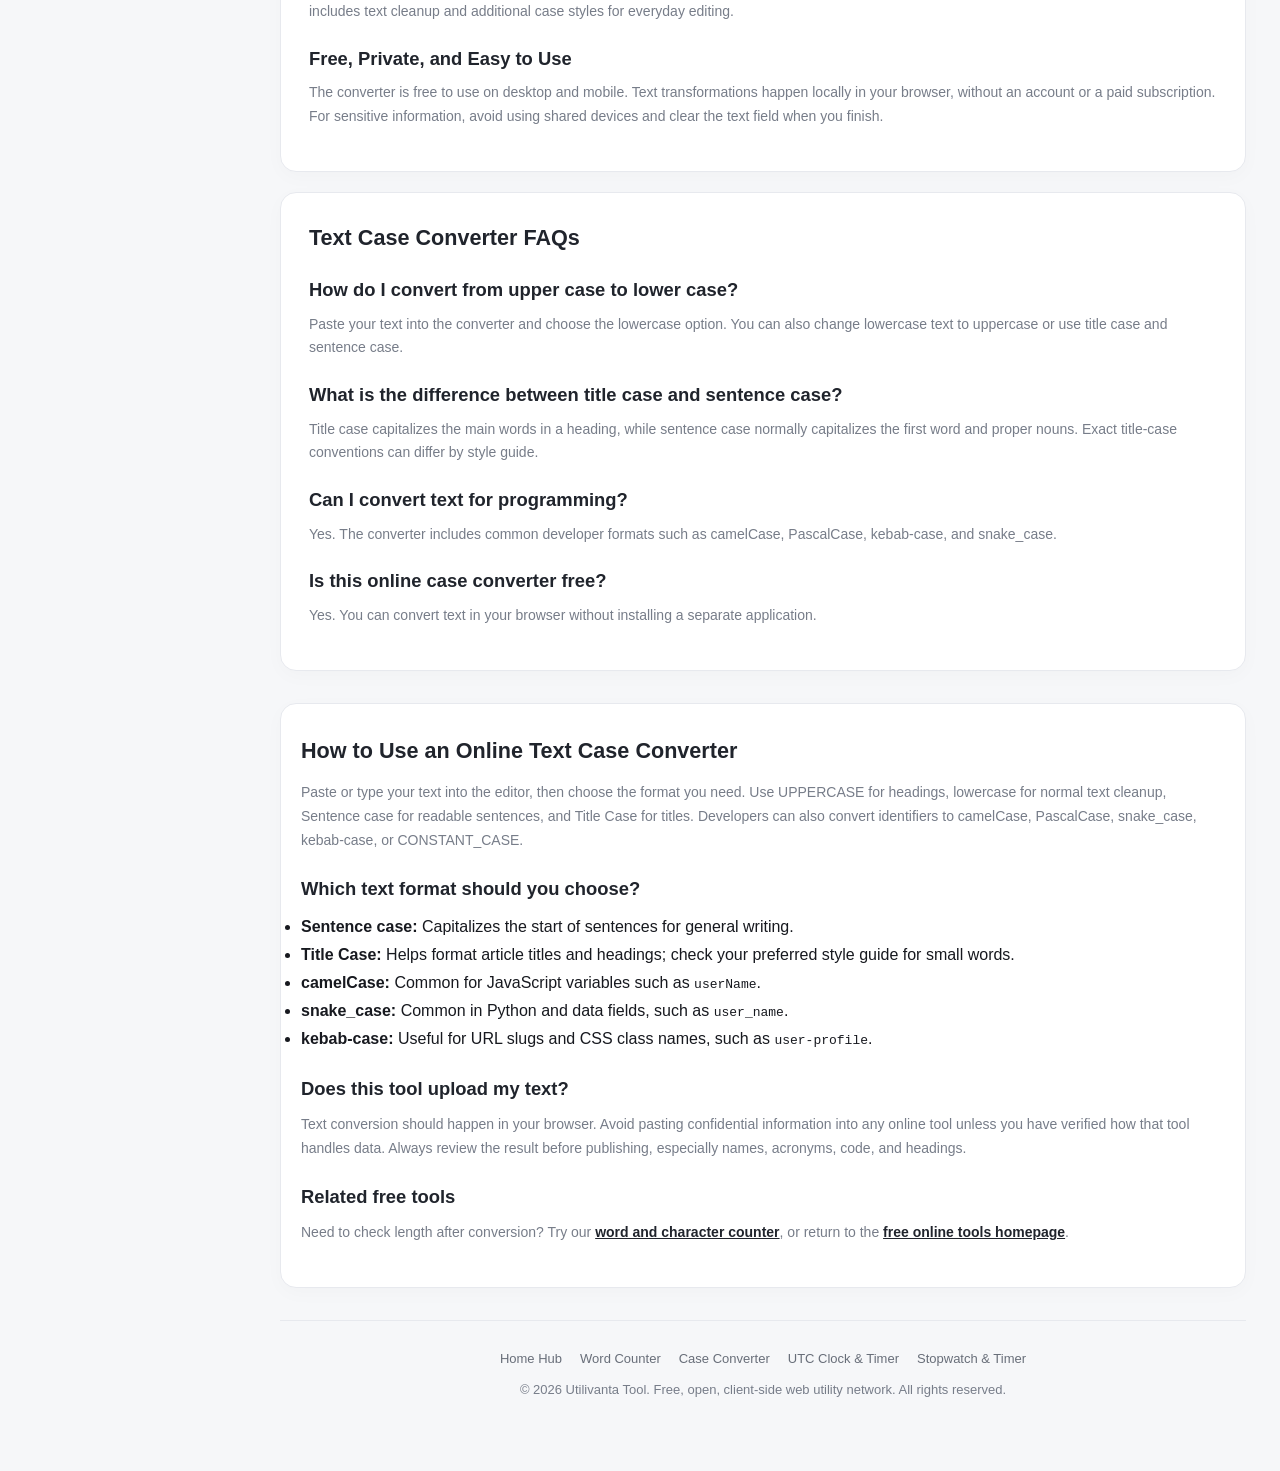
==== commit 09570a08: "Refine Case Converter FAQ for upper-case to lower-case query" ====
--- a/case-converter.html
+++ b/case-converter.html
@@ -1167,7 +1167,7 @@
 
     <section class="seo-section" aria-labelledby="case-faq-title">
       <h2 id="case-faq-title">Text Case Converter FAQs</h2>
-      <h3>How do I convert uppercase text to lowercase?</h3>
+      <h3>How do I convert from upper case to lower case?</h3>
       <p>Paste your text into the converter and choose the lowercase option. You can also change lowercase text to uppercase or use title case and sentence case.</p>
       <h3>What is the difference between title case and sentence case?</h3>
       <p>Title case capitalizes the main words in a heading, while sentence case normally capitalizes the first word and proper nouns. Exact title-case conventions can differ by style guide.</p>
